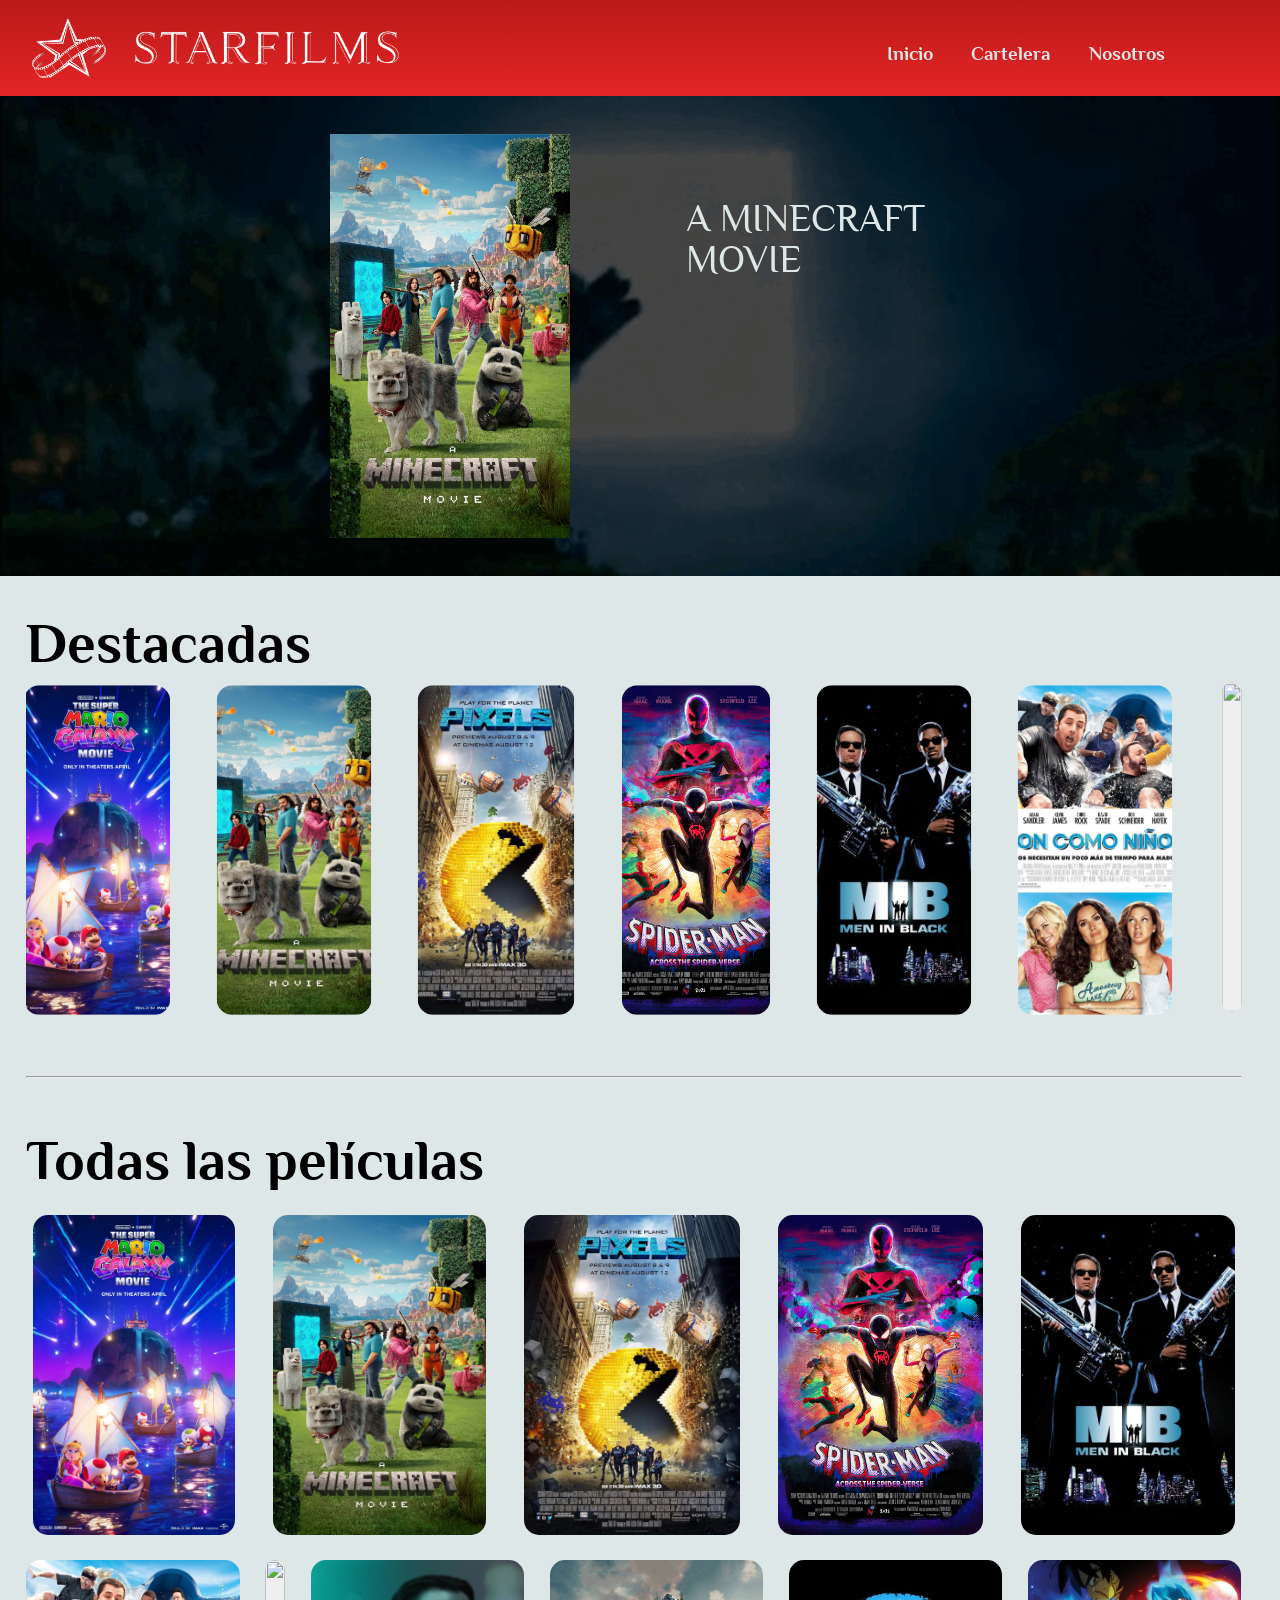
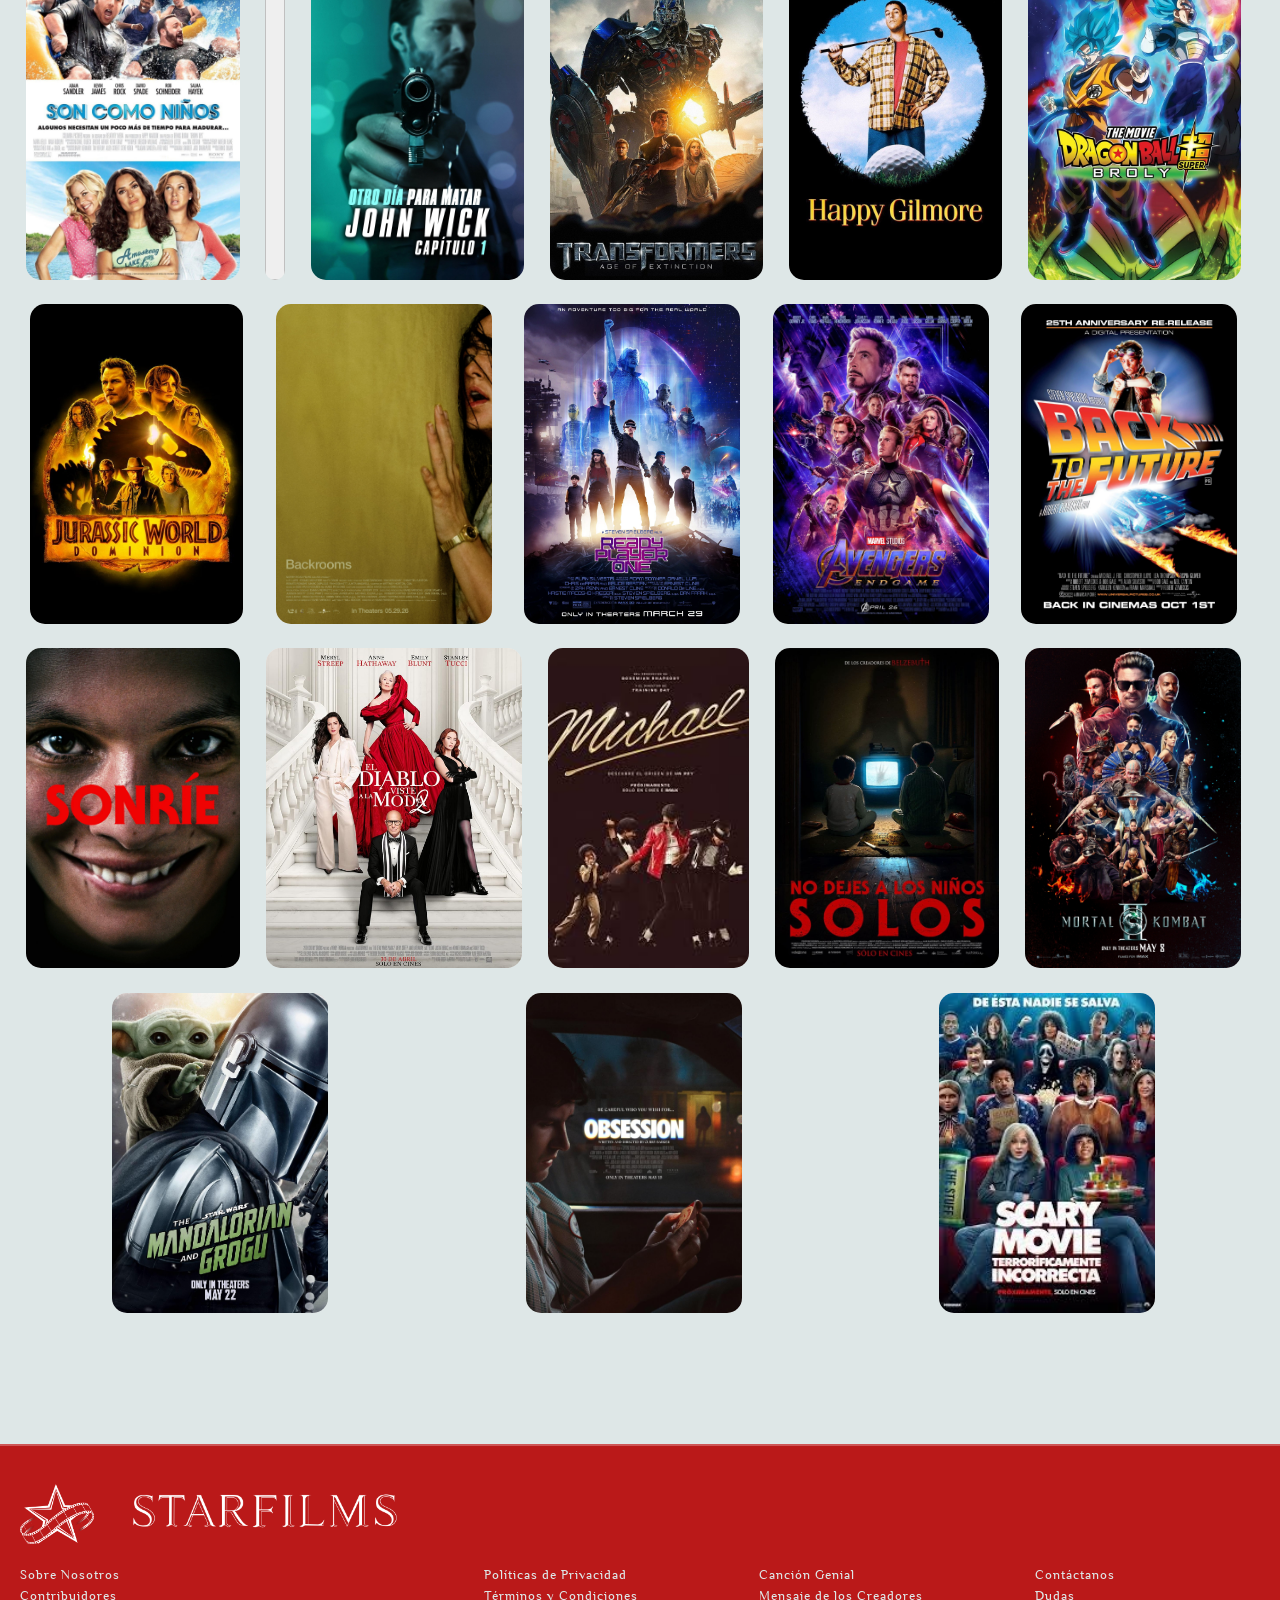
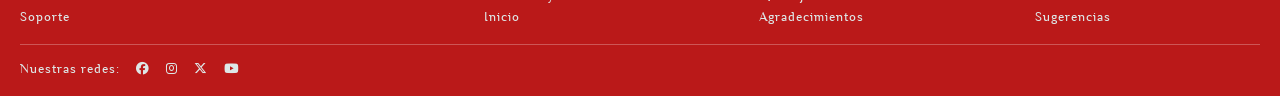
==== index.html @ f06ba921 "Add files via upload" ====
<!DOCTYPE html>
<html lang="es">
<meta name="viewport" content="width=device-width, initial-scale=1.0">

<head>
  <link rel="stylesheet" href="https://cdnjs.cloudflare.com/ajax/libs/font-awesome/6.5.0/css/all.min.css">
  <link rel="icon" type="image/x-icon" href="logo.png">
  <style>
    /*super toggle*/
    #navtgg {
      margin: 3px 0;
      display: inline-block;
      cursor: pointer;
    }

    .bar1,
    .bar2,
    .bar3 {
      width: 25px;
      height: 3px;
      background-color: #dee7e7;
      margin: 5px 0;
      transition: 0.4s;
    }

    .change .bar1 {
      transform: translate(0, 8px) rotate(-45deg);
    }

    .change .bar2 {
      opacity: 0;
    }

    .change .bar3 {
      transform: translate(0, -8px) rotate(45deg);
    }


    @media (min-width: 600px) {}

    .header {
      background-color: var(--black);
      box-shadow: 1px 1px 5px 0px var(--gray);
      position: sticky;
      top: 100px;
      width: 100%;
    }

    /*pc*/
    @media (min-width: 801px) {


      #navtgg {
        display: none;
      }

    }


    /*cel*/
    @media (max-width: 800px) {
      #theme-switch {
        width: auto;
        height: clamp(28px, 6vw, 1.7vw);
        margin: 0;
        align-self: center;
      }

      nav {
        display: flex;
        justify-content: center;
        align-items: center;
        height: 100%;

      }

      .nav-left {
        display: flex;
        align-items: center;
        justify-self: center;
        align-self: center;
      }

      .nav-right {
        display: flex;
        flex-direction: row;
        align-items: center;
        justify-content: center;
        justify-self: center;
        align-self: center;
      }

      .topnav li {
        margin-left: 0px;
      }

      .topnav ul {
        justify-self: center;
      }

      .topnav {
        width: 100%;
      }

      .liel {
        display: none;
      }

      #tnav img {
        width: auto;
        height: 35px;
        float: left;
      }

    }


    #navbar {
      height: 0%;
      width: 30%;
      position: fixed;
      z-index: 1;
      top: 6rem;
      right: 0;
      background-color: #dee7e7;
      overflow-x: hidden;
      overflow-y: hidden;
      transition: 0.5s;
      padding: 0;
      display: flex;
      flex-direction: column;
      box-shadow: -5px 0 15px rgba(0, 0, 0, 0.2);
    }

    #navbar a {
      font-size: 1.5rem;
      text-decoration: none;
      color: black;
    }

    #navbar li {
      font-size: 3rem;
      list-style: none;
    }


    @media (min-width: 600px) {

      .nav {
        max-height: none;
        top: 0;
        position: relative;
        float: right;
        width: fit-content;
        background-color: transparent;
      }

      .menu li {
        float: left;
      }
    }

    /**/

    .titl {
      color: #dee7e7;
    }

    .liel {
      position: relative;
      margin-top: 10px;
    }

    .titulitoosi {
      /*< !-- Este comentario es para irrumpir la fuente de mi footer,
      jaló de pura casualidad y suerte jaja,
      no le muevan plis: 'v -->
      */
    }
  </style>

  <meta charset="UTF-8">
  <meta name="viewport" content="width=device-width, initial-scale=1.0">
  <title>STARFILMS</title>
  <link rel="stylesheet" href="style.css">
  <script type="text/javascript" src="darkmode.js" defer></script>
</head>

<body>
  <header>

    <div class="menu">
      <nav class="topnav" id="tnav">
        <div class="nav-left">
          <img id="logo" src="logo.png" alt="logo" class="active">
          <img id="logo" src="StarFilmsTexto.png" alt="logo" class="active">
        </div>
        <ul class="nav-right">
          <li class="liel"><a href="index.html">Inicio</a></li>
          <li class="liel"><a href="cartelera.html">Cartelera</a></li>
          <li class="liel"><a href="nosotros.html">Nosotros</a></li>
          <li>
            <div id="navtgg" onclick="navbartogg(this)">
              <div class="bar1"></div>
              <div class="bar2"></div>
              <div class="bar3"></div>
            </div>
          </li>
          <li> <button type="button" id="theme-switch">
              <svg xmlns="http://www.w3.org/2000/svg" viewBox="0 -960 960 960">
                <path
                  d="M480-120q-150 0-255-105T120-480q0-150 105-255t255-105q14 0 27.5 1t26.5 3q-41 29-65.5 75.5T444-660q0 90 63 153t153 63q55 0 101-24.5t75-65.5q2 13 3 26.5t1 27.5q0 150-105 255T480-120Z" />
              </svg>
              <svg xmlns="http://www.w3.org/2000/svg" viewBox="0 -960 960 960">
                <path
                  d="M480-280q-83 0-141.5-58.5T280-480q0-83 58.5-141.5T480-680q83 0 141.5 58.5T680-480q0 83-58.5 141.5T480-280ZM200-440H40v-80h160v80Zm720 0H760v-80h160v80ZM440-760v-160h80v160h-80Zm0 720v-160h80v160h-80ZM256-650l-101-97 57-59 96 100-52 56Zm492 496-97-101 53-55 101 97-57 59Zm-98-550 97-101 59 57-100 96-56-52ZM154-212l101-97 55 53-97 101-59-57Z" />
              </svg>
            </button></li>
        </ul>
      </nav>
      <div id="navbar">
        <ul>
          <li><a href="index.html">Inicio</a></li>
          <li><a href="cartelera.html">Cartelera</a></li>
          <li><a href="nosotros.html">Nosotros</a></li>
        </ul>
      </div>

    </div>
  </header>

  <!-- Previews -->
  <div id="preview">
    <div id="carousel">
      <ul id="carouselList">
        <li data-accname="1" style="background-image: url(previews/minecraft.gif);">
          <img src="cartel/minecraft.jpg">
          <h2>A MINECRAFT<br> MOVIE<br></h2>
          <br>
        </li>
        <li data-accname="2" style="background-image: url(previews/mario.gif);">
          <img src="cartel/mario.jpg">
          <h2>THE SUPER MARIO<br>GALAXY MOVIE</h2>
          <br>
        </li>
        <li data-accname="3" style="background-image: url(previews/pixels.gif);">
          <img src="cartel/pixels.jpg">
          <h2>PIXELS</h2>
          <br>
        </li>
        <li data-accname="4" style="background-image: url(previews/SpidermanASP.gif);">
          <img src="cartel/Spiderman.jpg">
          <h2>SPIDERMAN:<br>ACROSS THE SPIDERVERSE</h2>
          <br>
        </li>
      </ul>
    </div>

  </div>
  <div id="mypopover" popover="manual" style="border: 0px;"></div>
  <!-- NO BORRAR ESTO, DEJARA DE FUNCIONAR EL CODIGO -->
  <!-- Parte principal -->
  <main>
    <div>
      <h3>Destacadas</h3>
    </div>
    <div class="cont-dest">
      <ul>
        <li><button popovertarget="mypopover" onclick="updateSidebar('mario')"><img src="cartel/mario.jpg"></button>
        </li>
        <li><button popovertarget="mypopover" onclick="updateSidebar('minecraft')"><img
              src="cartel/minecraft.jpg"></button></li>
        <li><button popovertarget="mypopover" onclick="updateSidebar('pixels')"><img src="cartel/pixels.jpg"></button>
        </li>
        <li><button popovertarget="mypopover" onclick="updateSidebar('spiderman')"><img
              src="cartel/Spiderman.jpg"></button></li>
        <li><button popovertarget="mypopover" onclick="updateSidebar('Men')"><img
              src="cartel/MIB.jpg"></button></li>
        <li><button popovertarget="mypopover" onclick="updateSidebar('Grown')"><img
              src="cartel/Grown.jpg"></button></li>
        <li><button popovertarget="mypopover" onclick="updateSidebar('libro')"><img
              src="cartel/libro.jpg"></button></li>
      </ul>
    </div>
    <br>
    <hr><br>

    <div>
      <h3>Todas las películas</h3>
    </div>
    <div class="cont-all">
      <button popovertarget="mypopover" onclick="updateSidebar('mario')"><img src="cartel/mario.jpg"></button>
      <button popovertarget="mypopover" onclick="updateSidebar('minecraft')"><img src="cartel/minecraft.jpg"></button>
      <button popovertarget="mypopover" onclick="updateSidebar('pixels')"><img src="cartel/pixels.jpg"></button>
      <button popovertarget="mypopover" onclick="updateSidebar('spiderman')"><img src="cartel/Spiderman.jpg"></button>

      <button popovertarget="mypopover" onclick="updateSidebar('Men')"><img src="cartel/MIB.jpg"></button>
      <button popovertarget="mypopover" onclick="updateSidebar('Grown')"><img src="cartel/Grown.jpg"></button>
      <button popovertarget="mypopover" onclick="updateSidebar('libro')"><img src="cartel/libro.jpg"></button>
      <button popovertarget="mypopover" onclick="updateSidebar('John')"><img src="cartel/John.jpg"></button>
      <button popovertarget="mypopover" onclick="updateSidebar('Transformers')"><img src="cartel/Transformers.jpg"></button>
      <button popovertarget="mypopover" onclick="updateSidebar('Happy')"><img src="cartel/Happy.jpg"></button>

      <!-- Por alguna razón, los carteles de "Jurassic World" y "Backrooms" no se ajustan correctamente -->
      <button popovertarget="mypopover" onclick="updateSidebar('Dragon')"><img src="cartel/Dragon.jpg"></button>
      <button popovertarget="mypopover" onclick="updateSidebar('Jurassic')"><img src="cartel/Jurassic.jpg"></button>
      <!-- Tamaño desproporcionado -->
      <button popovertarget="mypopover" onclick="updateSidebar('Backrooms')"><img src="cartel/Backrooms.jpg"></button>
      <!-- Tamaño desproporcionado -->

      <button popovertarget="mypopover" onclick="updateSidebar('Ready')"><img src="cartel/Ready.jpg"
          alt="Ready"></button>
      <button popovertarget="mypopover" onclick="updateSidebar('Avengers')"><img src="cartel/Avengers.jpg"
          alt="Avengers"></button>
      <button popovertarget="mypopover" onclick="updateSidebar('Back')"><img src="cartel/Back.jpg" alt="Back"></button>
      <button popovertarget="mypopover" onclick="updateSidebar('Sonríe')"><img src="cartel/Sonríe.jpg"
          alt="Smile"></button>

      <button popovertarget="mypopover" onclick="updateSidebar('Diablo')"><img src="cartel/Diablo.jpg"
          alt="Diablo"></button>
      <button popovertarget="mypopover" onclick="updateSidebar('Michael')"><img src="cartel/Michael.jpg"
          alt="Michael"></button>
      <button popovertarget="mypopover" onclick="updateSidebar('Niños')"><img src="cartel/Solos.jpg"
          alt="Children"></button>
      <button popovertarget="mypopover" onclick="updateSidebar('Mortal')"><img src="cartel/MK2.jpg"
          alt="Mortal"></button>

      <button popovertarget="mypopover" onclick="updateSidebar('Mandalorian')"><img src="cartel/Mandalorian.jpg"
          alt="Mandalorian"></button>
      <button popovertarget="mypopover" onclick="updateSidebar('Obsesión')"><img src="cartel/Obsesión.jpg"
          alt="Obsesión"></button>
      <button popovertarget="mypopover" onclick="updateSidebar('Scary')"><img src="cartel/Scary.jpg"
          alt="Scary"></button>
    </div>
    <br><br>
  </main>

  <footer>
    <div class="conteniditof">
      <div class="columnitaf">
        <div style="display:flex; align-items: center; gap:10px">
          <img id="logo" src="logo.png" alt="logo">
          <h1><img id="logo" src="StarFilmsTexto.png" alt="logo"></h1>
        </div>
        <a href="nosotros.html#nosotrosamigos" class="refawitada">Sobre Nosotros</a>
        <a href="nosotros.html#contribuidores" class="refawitada">Contribuidores</a>
        <a href="soporteousi.html" class="refawitada">Soporte</a>
      </div>

      <div class="columnitaf">
        <a href="nosotros.html#privacidad" class="refawitada">Políticas de Privacidad</a>
        <a href="nosotros.html#terminos" class="refawitada">Términos y Condiciones</a>
        <a href="index.html" class="refawitada">Inicio</a>
      </div>

      <div class="columnitaf">
        <a href="https://www.youtube.com/watch?v=KbuGWgYLqWk" target="_blank" class="refawitada">Canción Genial</a>
        <a href="nosotros.html#mensajito" class="refawitada">Mensaje de los Creadores</a>
        <a href="nosotros.html#agradecimientos" class="refawitada">Agradecimientos</a>
      </div>

      <div class="columnitaf">
        <a href="mailto:qyastarfilms@gmail.com" class="refawitada">Contáctanos</a>
        <a href="mailto:qyastarfilms@gmail.com?subject=Duda" class="refawitada">Dudas</a>
        <a href="mailto:qyastarfilms@gmail.com?subject=Sugerencia" class="refawitada">Sugerencias</a>
      </div>
    </div>
    <div class="redesf">
      <span style="align-self: center;">Nuestras redes:</span>
      <a href="https://facebook.com" target="_blank"><i class="fab fa-facebook"></i></a>
      <a href="https://instagram.com" target="_blank"><i class="fab fa-instagram"></i></a>
      <a href="https://twitter.com" target="_blank"><i class="fab fa-x-twitter"></i></a>
      <a href="https://youtube.com" target="_blank"><i class="fab fa-youtube"></i></a>
    </div>
  </footer>

  <!-- side bar -->
  <section id="mySidebar" class="sidebar">
    <br>
    <a href="javascript:void(0)" class="closebtn" onclick="closeNav()">&larr;</a>
    <br>

    <div class="video-wrap">
      <iframe id="sideImg" title="Video" src="supercoolinvitationohyeah.mp4"></iframe>
    </div>
    <h1 id="sideTitle">Titulo</h1>
    <br>
    <hr>
    <div id="infotg">
      <p>Info pelicula</p><button type="button" id="infotggbtn" onclick="textshow()">⌄</button>
    </div>
    <div id="infodiv" style="display:none;">
      <p id="infodesc"></p>
      <div id="movieTableContainer">
        <table class="movie-table" id="movieInfoTable">
          <tr>
            <td>Título Original</td>
            <td id="infoTitulo">—</td>
          </tr>
          <tr>
            <td>Clasificación</td>
            <td id="infoClasificacion">—</td>
          </tr>
          <tr>
            <td>Género</td>
            <td id="infoGenero">—</td>
          </tr>
          <tr>
            <td>Director</td>
            <td id="infoDirector">—</td>
          </tr>
          <tr>
            <td>Actores</td>
            <td id="infoActores">—</td>
          </tr>
          <tr>
            <td>País</td>
            <td id="infoPais">—</td>
          </tr>
          <tr>
            <td>Duración</td>
            <td id="infoDuracion">—</td>
          </tr>
          <tr>
            <td>Distribuidor</td>
            <td id="infoDistribuidor">—</td>
          </tr>
        </table>
      </div>
    </div>

  </section>

  <!-- java script -->

  <script>
    const popover = document.getElementById("mypopover");

    popover.addEventListener("toggle", (event) => {
      if (event.newState === "open") {
        if (screen.width < 800) {
          document.getElementById("mySidebar").style.width = "100%";
        }
        else {
          document.getElementById("mySidebar").style.width = "45rem";
        }
      }
      else {
        document.getElementById("mySidebar").style.width = "0";
      }
    });

    function closeNav() {
      document.getElementById("mySidebar").style.width = "0";
      document.getElementById("main").style.marginLeft = "0";
    }

    /*sidebar dinámica*/

    const movieData = {
      'mario': {
        title: 'The Super Mario Galaxy movie',
        img: 'https://www.youtube.com/embed/ipzEY7c7it8',
        desc: 'Luego de vencer a Bowser y salvar Brooklyn, Mario y sus amigos enfrentan una nueva amenaza: Bowser Jr. secuestra a la Princesa Rosalina. Los hermanos Mario se lanzan al espacio junto a Yoshi para rescatarla y salvar a toda la galaxia.',
        tabla: {
          titulo: 'The Super Mario Galaxy Movie',
          clasificacion: 'G',
          genero: 'Animación, Aventura, Comedia',
          director: 'Aaron Horvath, Michael Jelenic',
          actores: 'Chris Pratt – Mario, Jack Black – Bowser, Anya Taylor-Joy – Peach',
          pais: 'Estados Unidos, Japón',
          duracion: '1h 32m',
          distribuidor: 'Universal Pictures'
        }
      },
      'minecraft': {
        title: 'A Minecraft movie',
        img: 'https://www.youtube.com/embed/wJO_vIDZn-I',
        desc: 'Cuatro jóvenes son transportados al mundo cúbico de Minecraft mediante un portal misterioso. Con la ayuda de Steve, deberán sobrevivir a criaturas peligrosas y encontrar la manera de regresar a casa.',
        tabla: {
          titulo: 'A Minecraft Movie',
          clasificacion: 'PG',
          genero: 'Aventura, Comedia, Fantasía',
          director: 'Jared Hess',
          actores: 'Jack Black – Steve, Jason Momoa, Jennifer Coolidge',
          pais: 'Estados Unidos',
          duracion: '1h 41m',
          distribuidor: 'Warner Bros. Pictures'
        }
      },
      'pixels': {
        title: 'Pixels',
        img: 'https://www.youtube.com/embed/XAHprLW48no',
        desc: 'Extraterrestres interpretan videojuegos clásicos como una declaración de guerra y atacan la Tierra usando personajes arcade gigantes. Un grupo de jugadores expertos deberá detener la invasión.',
        tabla: {
          titulo: 'Pixels',
          clasificacion: 'PG-13',
          genero: 'Acción, Comedia, Ciencia Ficción',
          director: 'Chris Columbus',
          actores: 'Adam Sandler, Kevin James, Michelle Monaghan, Peter Dinklage',
          pais: 'Estados Unidos',
          duracion: '1h 45m',
          distribuidor: 'Sony Pictures'
        }
      },
      'spiderman': {
        title: 'SpiderMan: Across the SpiderVerse',
        img: 'https://www.youtube.com/embed/shW9i6k8cB0',
        desc: 'Miles Morales se reúne nuevamente con Gwen Stacy y viaja a través del multiverso, donde conoce a un grupo de Spider-Personas encargadas de proteger la realidad. Sin embargo, un conflicto surge cuando Miles descubre que no todos comparten la misma visión sobre cómo salvar los distintos universos.',
        tabla: {
          titulo: 'Spider-Man: Across the Spider-Verse',
          clasificacion: 'PG',
          genero: 'Animación, Acción, Aventura',
          director: 'Joaquim Dos Santos, Kemp Powers, Justin K. Thompson',
          actores: 'Shameik Moore – Miles Morales, Hailee Steinfeld – Gwen Stacy',
          pais: 'Estados Unidos',
          duracion: '2h 20m',
          distribuidor: 'Sony Pictures'
        }
      },
      'Men': {
        title: 'Hombres De Negro',
        img: 'https://www.youtube.com/embed/UxUTTrU6PA4',
        desc: 'Un policía de Nueva York descubre una organización secreta encargada de vigilar la actividad extraterrestre en la Tierra y se convierte en uno de sus agentes.',
        tabla: {
          titulo: 'Men in Black',
          clasificacion: 'PG-13',
          genero: 'Ciencia ficción / Acción / Comedia',
          director: 'Barry Sonnenfeld',
          actores: 'Agente J - Will Smith, Agente K - Tommy Lee Jones, Laurel Weaver - Linda Fiorentino, Edgar - Vincent D’Onofrio',
          pais: 'Estados Unidos',
          duracion: '1h 38m',
          distribuidor: 'Columbia Pictures'
        }
      },
      'John': {
        title: 'John Wick',
        img: 'https://www.youtube.com/embed/2AUmvWm5ZDQ',
        desc: 'Después de perder a su esposa, un exasesino profesional busca venganza contra los criminales que mataron a su perro y robaron su automóvil.',
        tabla: {
          titulo: 'John Wick',
          clasificacion: 'R',
          genero: 'Acción / Suspenso',
          director: 'Chad Stahelski, David Leitch',
          actores: 'John Wick - Keanu Reeves, Viggo Tarasov - Michael Nyqvist, Marcus - Willem Dafoe, Aurelio - John Leguizamo',
          pais: 'Estados Unidos',
          duracion: '1h 41m',
          distribuidor: 'Lionsgate'
        }
      },
      'Transformers': {
        title: 'Transformers: Age of Extinction',
        img: 'https://www.youtube.com/embed/T9bQCAWahLk',
        desc: 'Tras la destrucción causada por los Transformers, un inventor descubre a Optimus Prime oculto.Mientras tanto, una nueva amenaza pone en peligro a la humanidad.',
        tabla: {
          titulo: 'Transformers: Age of Extinction',
          clasificacion: 'PG-13',
          genero: 'Acción / Ciencia ficción',
          director: 'Michael Bay',
          actores: 'Cade Yeager - Mark Wahlberg, Optimus Prime - Peter Cullen, Joshua Joyce - Stanley Tucci, Tessa Yeager - Nicola Peltz',
          pais: 'Estados Unidos, China',
          duracion: '2h 45m',
          distribuidor: 'Paramount Pictures'
        }
      },
      'Happy': {
        title: 'Happy Gilmore',
        img: 'https://www.youtube.com/embed/y1emDAYCfVQ',
        desc: 'Un jugador de hockey con problemas de temperamento descubre un talento inesperado para el golf y participa en torneos para salvar la casa de su abuela.',
        tabla: {
          titulo: 'Happy Gilmore',
          clasificacion: 'PG-13',
          genero: 'Comedia / Deportes',
          director: 'Dennis Dugan',
          actores: 'Happy Gilmore - Adam Sandler, Shooter McGavin - Christopher McDonald, Virginia Venit - Julie Bowen',
          pais: 'Estados Unidos',
          duracion: '1h 32m',
          distribuidor: 'Universal Pictures'
        }
      },
      'Grown': {
        title: 'Son como Niños',
        img: 'https://www.youtube.com/embed/yMEDiKD7cyE',
        desc: 'Cinco amigos de la infancia se reúnen años después de graduarse para pasar un fin de semana juntos junto a sus familias. A medida que intentan revivir su juventud, enfrentan situaciones cómicas y desafíos relacionados con la paternidad, la amistad y el envejecimiento.',
        tabla: {
          titulo: 'Grown Ups',
          clasificacion: 'PG-13',
          genero: 'Comedia',
          director: 'Dennis Dugan',
          actores: 'Lenny Feder - Adam Sandler, Eric Lamonsoff - Kevin James, Kurt McKenzie - Chris Rock, Marcus Higgins - David Spade, Rob Hilliard - Rob Schneider',
          pais: 'Estados Unidos',
          duracion: '1h 42m',
          distribuidor: 'Sony Pictures Releasing'
        }
      },
      'Dragon': {
        title: 'Dragon Ball Super: Broly',
        img: 'https://www.youtube.com/embed/sm72N3ukz7Y',
        desc: 'Goku y Vegeta enfrentan a Broly, un poderoso saiyajin con una fuerza descomunal que amenaza con destruir todo a su paso.',
        tabla: {
          titulo: 'Dragon Ball Super: Broly',
          clasificacion: 'PG-13',
          genero: 'Anime / Acción / Fantasía',
          director: 'Tatsuya Nagamine',
          actores: 'Goku - Masako Nozawa, Vegeta - Ryō Horikawa, Broly - Bin Shimada, Freezer - Ryūsei Nakao',
          pais: 'Japón',
          duracion: '1h 40m',
          distribuidor: 'Toei Company'
        }
      },
      'Jurassic': {
        title: 'Jurassic World Dominion',
        img: 'https://www.youtube.com/embed/9m9yRauMJIQ',
        desc: 'Los dinosaurios ahora viven junto a los humanos alrededor del mundo. Un nuevo conflicto amenaza el equilibrio entre ambas especies.',
        tabla: {
          titulo: 'Jurassic World Dominion',
          clasificacion: 'PG-13',
          genero: 'Ciencia ficción / Aventura / Acción',
          director: 'Colin Trevorrow',
          actores: 'Owen Grady - Chris Pratt, Claire Dearing - Bryce Dallas Howard, Alan Grant - Sam Neill, Ellie Sattler - Laura Dern, Ian Malcolm - Jeff Goldblum',
          pais: 'Estados Unidos',
          duracion: '2h 27m',
          distribuidor: 'Universal Pictures'
        }
      },
      'Backrooms': {
        title: 'The Backrooms',
        img: 'https://www.youtube.com/embed/0HjdiohVOik',
        desc: 'Basada en el fenómeno de internet “The Backrooms”, la historia sigue a personas atrapadas en un laberinto infinito de habitaciones amarillas y espacios perturbadores donde criaturas desconocidas acechan.',
        tabla: {
          titulo: 'The Backrooms',
          clasificacion: 'Pendiente',
          genero: 'Terror / Misterio',
          director: 'Kane Parsons',
          actores: 'Información no confirmada oficialmente',
          pais: 'Estados Unidos',
          duracion: 'Pendiente',
          distribuidor: 'A24'
        }
      },
      'Ready': {
        title: 'Ready Player One',
        img: 'https://www.youtube.com/embed/cSp1dM2Vj48',
        desc: 'En el año 2045, el mundo real es una distopía hostil y superpoblada. La humanidad encuentra refugio en Oasis, un universo de realidad virtual donde todo es posible. Cuando su creador fallece, deja su inmensa fortuna y el control del juego como premio en una elaborada búsqueda del tesoro.',
        tabla: {
          titulo: 'Ready Player One',
          clasificacion: 'PG-13',
          genero: 'Ciencia ficción / Aventura / Acción',
          director: 'Steven Spielberg',
          actores: 'Tye Sheridan, Olivia Cooke, Ben Mendelsohn, Mark Rylance.',
          pais: 'Estados Unidos',
          duracion: '2h 20m',
          distribuidor: 'Warner Bros. Pictures'
        }
      },
      'Avengers': {
        title: 'Avengers: Endgame',
        img: 'https://www.youtube.com/embed/TcMBFSGVi1c',
        desc: 'Tras los eventos devastadores de Avengers: Infinity War, Thanos ha eliminado a la mitad de toda la vida en el universo con el chasquido del Guantelete del Infinito. Cinco años después, los Vengadores supervivientes se reúnen para idear un plan: viajar al pasado a través del Reino Cuántico, recuperar las Gemas del Infinito y revertir la catástrofe.',
        tabla: {
          titulo: 'Avengers: Endgame',
          clasificacion: 'PG-13',
          genero: 'Superhéroes / Acción / Ciencia ficción',
          director: 'Anthony Russo, Joe Russo',
          actores: 'Robert Downey Jr., Chris Evans, Chris Hemsworth, Mark Ruffalo, Scarlett Johansson, Jeremy Renner, Josh Brolin.',
          pais: 'Estados Unidos',
          duracion: '3h 1m',
          distribuidor: 'Walt Disney Studios Motion Pictures'
        }
      },
      'Back': {
        title: 'Back to the Future',
        img: 'https://www.youtube.com/embed/qvsgGtivCgs',
        desc: 'Marty McFly, un típico adolescente de los años 80, viaja accidentalmente a 1955 en un automóvil DeLorean modificado como máquina del tiempo por su amigo, el excéntrico científico Doc Brown. Al interferir por error en el primer encuentro de sus futuros padres, Marty debe lograr que se enamoren para asegurar su propia existencia.',
        tabla: {
          titulo: 'Back to the Future',
          clasificacion: 'PG',
          genero: 'Ciencia ficción / Aventura / Comedia',
          director: 'Robert Zemeckis',
          actores: 'Michael J. Fox, Christopher Lloyd, Lea Thompson, Crispin Glover.',
          pais: 'Estados Unidos',
          duracion: '1h 56m',
          distribuidor: 'Universal Pictures'
        }
      },
      'Sonríe': {
        title: 'Sonríe',
        img: 'https://www.youtube.com/embed/BcDK7lkzzsU',
        desc: 'Tras presenciar un extraño y traumático incidente con un paciente, la doctora Rose Cotter comienza a experimentar sucesos aterradores que no puede explicar. Mientras un terror abrumador empieza a apoderarse de su vida, Rose debe enfrentarse a su problemático pasado para poder sobrevivir y escapar de su horrible nueva realidad.',
        tabla: {
          titulo: 'Smile',
          clasificacion: 'R',
          genero: 'Horror/Suspenso/Misterio',
          director: 'Parker Finn',
          actores: 'Sosie Bacon - Rose Cotter, Kyle Gallner - Joel, Jessie T. Usher - Trevor, Robin Weigert - Dr. Madeline Northcott, Caitlin Stasey - Laura Weaver, Kal Penn - Dr. Morgan Desai, Rob Morgan - Robert Talley',
          pais: 'Estados Unidos',
          duracion: '1h 50m',
          distribuidor: 'Paramount Pictures'
        }
      },
      'Diablo': {
        title: 'El Diablo Viste a la Moda 2',
        img: 'https://www.youtube.com/embed/e9HXmMnUEdE',
        desc: 'Casi 20 años después, Miranda, Andy, Emily y Nigel, regresan a las elegantes calles de Nueva York y a las sofisticadas oficinas de la revista Runway en la esperada secuela del fenómeno de 2006 que definió a toda una generación.',
        tabla: {
          titulo: 'The Devil Wears Prada 2',
          clasificacion: 'B',
          genero: 'Drama/Romance',
          director: 'David Frankel',
          actores: 'Meryl Streep - Miranda, Anne Hathaway - Andy, Emily Blunt - Emily, Stanley Tucci - Nigel, Kenneth Branagh - Stuart, Justin Theroux - Benji, Lucy Liu - Sasha, Tracie Thoms - Lily, Tibor Feldman - Irv, B.J. Novak - Jay, Patrick Brammall - Peter',
          pais: 'Estados Unidos',
          duracion: '2h 00m',
          distribuidor: '20th Century Studios'
        }
      },
      'Michael': {
        title: 'Michael',
        img: 'https://www.youtube.com/embed/3zOLzsbOleM',
        desc: 'Película biográfica sobre el rey del pop, Michael Jackson. Retratará al cantante desde sus inicios hasta su trágico fallecimiento en 2009.',
        tabla: {
          titulo: 'Michael',
          clasificacion: 'A',
          genero: 'Biografía',
          director: 'Antoine Fuqua',
          actores: 'Jaafar Jackson - Michael, Juliano Valdi - Young Michael, Colman Domingo - Joseph Jackson, Jayden Harville - Young Jermaine Jackson, Jaylen Lyndon Hunter - Young Marlon Jackson, Judah Edwards - Young Tito Jackson, Nathaniel Logan McIntyre - Young Jackie Jackson, Nia Long - Katherine Jackson, Amaya Mendoza - Young La Toya Jackson',
          pais: 'Estados Unidos',
          duracion: '2h 5m',
          distribuidor: 'Universal Pictures'
        }
      },
      'Niños': {
        title: 'No dejes a los niños solos',
        img: 'https://www.youtube.com/embed/Pg3HFOLIjFE',
        desc: 'Por una emergencia, CATALINA CAMACHO, una joven y reciente viuda, se ve obligada a dejar a sus hijos a solas por unas cuantas horas en la casa a la que se acaban de mudar. Esa noche, y con la casa para ellos solos, MATÍAS y EMILIANO (de 10 y 7 años) encuentran algo que desatara el terror y conforme la noche avanza se dan cuenta que nunca estuvieron solos.',
        tabla: {
          titulo: 'Don\'t Leave the Kids Alone',
          clasificacion: 'B',
          genero: 'Suspenso/Terror',
          director: 'Emilio Portes',
          actores: 'Ana Serradilla - Catalina Camacho, Jesús Zavala - Marco, Paloma Woolrich - Marcela, José Sefami - Licenciado, Juan Pablo Velasco - Matías Camacho, Ricardo Galina - Emiliano Camacho, Ayelen Bonacina - Invitada fiesta Beto que ríe y llora, Armando Silva - Mau el pizzero',
          pais: 'México',
          duracion: '1h 37m',
          distribuidor: 'Videocine'
        }
      },
      'Mortal': {
        title: 'Mortal Kombat 2',
        img: 'https://www.youtube.com/embed/b24oG7qCwp4',
        desc: 'De New Line Cinema llega Mortal Kombat II, la más reciente entrega cargada de tensión de la exitosa franquicia de videojuegos, en toda su brutal grandeza. Esta vez, los campeones favoritos de los fans —ahora con la incorporación del mismísimo Johnny Cage— se enfrentan entre sí en la batalla definitiva, sin reglas y repleta de sangre, para derrotar el oscuro dominio de Shao Kahn, que amenaza con destruir el Reino de la Tierra y a sus defensores.',
        tabla: {
          titulo: 'Mortal Kombat 2',
          clasificacion: 'B15',
          genero: 'Acción/Aventura',
          director: 'Simon McQuoid',
          actores: 'Karl Urban - Johnny Cage, Ludi Lin - Liu Kang, Jessica McNamee - Sonya Blade, Adeline Rudolph - Kitana',
          pais: 'Estados Unidos',
          duracion: '1h 55m',
          distribuidor: 'Warner Brothers Pictures'
        }
      },
      'Mandalorian': {
        title: 'The Mandalorian & Grogu',
        img: 'https://www.youtube.com/embed/IHWlvwu8t1w',
        desc: 'El cruel Imperio ha caído, pero los señores de la guerra imperiales siguen dispersos por toda la Galaxia. La incipiente Nueva República trabaja para proteger las conquistas de la Rebelión con la ayuda del legendario cazarrecompensas mandaloriano, Din Djarin, y su joven aprendiz, Grogu.',
        tabla: {
          titulo: 'The Mandalorian & Grogu',
          clasificacion: 'B',
          genero: 'Acción/Aventura',
          director: 'Jon Favreau',
          actores: 'Pedro Pascal - The Mandalorian, Brendan Wayne - The Mandalorian Suit Performer, Sigourney Weaver - Colonel Ward, Steve Blum - Zeb Orrelios(voz), Lateef Crowder - The Mandatorian Stunt Performer, Jeremy Allen White - Rotta the Hutt(voz)',
          pais: 'Estados Unidos',
          duracion: '2h 13m',
          distribuidor: 'Lucasfilm'
        }
      },
      'Obsesión': {
        title: 'Obsesión',
        img: 'https://www.youtube.com/embed/gMC8kkwbIQQ',
        desc: 'El anhelo romántico desesperado de un hombre por su amor platónico desencadena un hechizo siniestro en el perturbador debut de Curry Barker.',
        tabla: {
          titulo: 'Obsession',
          clasificacion: 'C',
          genero: 'Horror/Thriller/Comedia Negra',
          director: 'Curry Barker',
          actores: 'Michael Johnston - Bear, Inde Navarrette - Nikki, Cooper Tomlinson - Ian, Megan Lawless - Sarah, Andy Richter - Carter, Haley Fitzgerald - Viola, Darin Toonder - Harry, Anthony Pavone - Reggie, Justice - Joe, Anthony Casabianca - Chris, Chloe Breen - Ruthie, Malcolm Kelner - Bartender',
          pais: 'Estados Unidos',
          duracion: '1h 48m',
          distribuidor: 'Universal Pictures'
        }
      },
      'Scary': {
        title: 'Scary Movie 6',
        img: 'https://www.youtube.com/embed/Zszr3BTpqPE',
        desc: 'Una nueva entrega de la franquicia de parodias cómicas de películas de terror icónicas. Veintiséis años después de escapar del asesino enmascarado original, Cindy Campbell y su grupo se reúnen para enfrentar a un nuevo homicida que parodia el terror moderno. Con el regreso de la familia Wayans, la trama satiriza películas como Terrifier 3, M3GAN y Smile, cancelando la \"cultura de la cancelación\".',
        tabla: {
          titulo: 'Scary Movie 6',
          clasificacion: 'TBC',
          genero: 'Comedia',
          director: 'Michael Tiddes',
          actores: 'Anna Faris - Cindy Campbell, Regina Hall - Brenda Meeks, Marlon Wayans - Shorty Meeks, Shawn Wayans - Ray Wilkins',
          pais: 'Estados Unidos',
          duracion: '1h 37m',
          distribuidor: 'Paramount Pictures'
        }
      },
            'libro': {
        title: 'El libro de la vida',
        img: 'https://www.youtube.com/embed/JvIvF8ST8CY',
        desc: 'Inspirada en la celebración mexicana el Día de Muertos, cuenta la historia de Manolo, un conflictivo y soñador héroe que emprende una épica aventura a través de mundos mágicos, míticos y llenos de maravillas con el doble objetivo de reunirse con su único y verdadero amor y proteger a su pueblo.',
        tabla: {
          titulo: 'The Book Of Life',
          clasificacion: 'A',
          genero: 'Animación/Aventura/Musical',
          director: 'Jorge R. Gutiérrez',
          actores: 'Diego Luna, Zoe Saldaña, Channing Tatum, Christina Applegate, Ice Cube, Ron Perlman, Kate del Castillo ,Héctor Elizondo',
          pais: 'Estados Unidos',
          duracion: '1h 35m',
          distribuidor: '20th Century Fox'
        }
      }
    };

    function updateSidebar(movieKey) {
      const data = movieData[movieKey];
      document.getElementById("sideTitle").innerText = data.title;
      document.getElementById("sideImg").src = data.img;
      document.getElementById("infotggbtn").innerHTML = "⌄";
      document.getElementById("infodesc").innerText = data.desc;
      // Poblar tabla
      const t = data.tabla;
      document.getElementById("infoTitulo").innerText = t.titulo;
      document.getElementById("infoClasificacion").innerText = t.clasificacion;
      document.getElementById("infoGenero").innerText = t.genero;
      document.getElementById("infoDirector").innerText = t.director;
      document.getElementById("infoActores").innerText = t.actores;
      document.getElementById("infoPais").innerText = t.pais;
      document.getElementById("infoDuracion").innerText = t.duracion;
      document.getElementById("infoDistribuidor").innerText = t.distribuidor;

      document.getElementById("infodiv").style.display = "none";
    }

    function textshow() {
      var x = document.getElementById("infodiv");
      if (x.style.display === "none" || x.style.display === "") {
        x.style.display = "block";
        document.getElementById("infotggbtn").innerHTML = "⌃";
      } else {
        x.style.display = "none";
        document.getElementById("infotggbtn").innerHTML = "⌄";
      }
    }

    /* desplazamiento automático */

    const carousel = document.getElementById("carouselList");
    let isAutoScrolling = true;
    let isLooping = false;

    function autoScroll() {
      if (!isAutoScrolling) return;

      if (carousel.scrollLeft + carousel.offsetWidth >= carousel.scrollWidth - 10) {
        carousel.scrollTo({ left: 0, behavior: 'smooth' });
      } else {
        carousel.scrollBy({ left: carousel.offsetWidth, behavior: 'smooth' });
      }
    }

    let scrollInterval = setInterval(autoScroll, 4000);

    function resetTimer() {
      clearInterval(scrollInterval);
      scrollInterval = setInterval(autoScroll, 4000);
    }

    carousel.addEventListener('mouseenter', () => isAutoScrolling = false);
    carousel.addEventListener('mouseleave', () => isAutoScrolling = true);

    carousel.addEventListener('scroll', () => {
      if (isLooping) return;
      resetTimer();
      if (carousel.scrollLeft + carousel.offsetWidth >= carousel.scrollWidth - 10) {
        isLooping = true;
        setTimeout(() => {
          carousel.scrollTo({ left: 0, behavior: 'smooth' });
          setTimeout(() => { isLooping = false; }, 600);
        }, 300);
      }
    });

    /*cel navigation bar*/
    function navbartogg(ic) {
      var nav = document.getElementById("navbar");
      if (nav.style.height === "35%") {
        document.getElementById("navbar").style.height = "0%";
        document.getElementById("navbar").style.padding = "0%";
      } else {
        document.getElementById("navbar").style.height = "35%";
        document.getElementById("navbar").style.padding = "3%";
      };

      ic.classList.toggle("change");
    }

  </script>
  <script src="halo.js"></script>
</body>

</html>
---- style.css ----
* {
    padding: 0;
    margin: 0;
    box-sizing: border-box;
}
@font-face {
  font-family: title;
  src: url(fonts/Philosopher-Bold.ttf);
  font-weight: bold;
}

@font-face {
  font-family: general;
  src: url(fonts/Philosopher-Regular.ttf);
  font-weight: bold;
}

:root {
    --main-text: black;
    --color-bg: #dee7e7;
    --main-back:#a92727;
    --main-color:#dee7e7;
    --grad1: rgba(105,16,16,1);
    --grad2: rgba(224,49,49,1);

    --caro-back: rgb(105,16,16);

    --foothov: rgba(255, 255, 255, 0.6);
    --footbord: #ffffff44;

    --color-menu-from: #a92727;
    --color-menu-to: #a92727;
    
    --color-menu-from: #ba1919;
    --color-menu-to: #e42525;

    --color-carousel-fade: black;

    --color-marker: white;

    --color-sidebar-from: #dee7e7;
    --color-sidebar-to: #dee7e7;

    --sidebar-table-border: rgba(169,39,39,.2);
    --sidebar-tdfirst: #a92727;
    --sidebar-td: #333;
}

.darkmode{
   --main-text: white;
    --color-bg: #000000;
    --main-back: #a92727;
    --main-color:#dee7e7;
    --grad1: rgba(105,16,16,1);
    --grad2: rgba(224,49,49,1);

    --caro-back: rgb(105,16,16);

    --foothov: rgba(255, 255, 255, 0.6);
    --footbord: #ffffff44;


    --color-menu-from: #ba1919;
    --color-menu-to: #ff30308f;

    --color-carousel-fade: black;

    --color-marker: rgb(255, 0, 0);

    --color-sidebar-from: #202058;
    --color-sidebar-to: #bd2f2f;

    --sidebar-table-border: rgba(255, 155, 155, 0.3);
    --sidebar-tdfirst: white;
    --sidebar-td: #b0b0b0;
}


body{
    font-family: general;
    background-color: var(--color-bg);
    color: var(--main-text);
    overflow-x: hidden;
    width: 100%;
}
header{
    font-family: title;
    background: var(--main-back);
    width: 100%;
    clear: both;
    content: '';
    display: table;
    height: 6rem;
	overflow-x: hidden;
}
main{
font-family: title;
height: auto;
font-weight: bold;
font-size: 3rem;
display: flex;
flex-direction: column;
padding: 3% 3% 2% 2%;
}

.cont-dest{
    display: flex;
    flex-flow: row wrap;
    gap: 2%;
    justify-content: flex-start;
    width: auto;
    height: auto;
}

.cont-all{
    display: flex;
    flex-flow: row wrap;
    gap: 2%;
    justify-content: space-around;
    width: 100%;
    height: auto;
}

.cont-dest ul{
    padding-top: 1vw;
    padding-bottom: 1vw;
    flex-direction: row;
    display: flex;
    justify-content: space-around;
    width: auto;
    height: auto;
    scrollbar-width: none;
    scroll-behavior: smooth;
    overflow-x: scroll;
}

main img{
  width: 100%;
  height: 100%;
  object-fit: cover;
  display: flex;
  border-radius: 15px;
}

.cont-dest li{
    height: auto;
    list-style-type: none;
    transform: scale(1.03);
}

main button{
  border: 1px;
  cursor: pointer;
  margin-top: 2%;
  display: flex;
  border-radius: 15px;
  transition: transform 0.3s;
}

main button:hover{
  transform: scale(1.03);
}

main button:hover img{
  filter: brightness(.5);
}

        /*celular*/

@media (max-width: 600px) {

  .cont-dest ul,li{
      gap: 5vw;
  }
  .cont-dest button{
  width: 23vw;
  height: 35vw;}

 .cont-all button{
  width: 23vw;
  height: 35vw;}
}

        /*pc*/

@media (min-width: 601px) {

  .cont-dest ul{
    width: 100%
}

   .cont-dest ul,li{
      gap: 4vw;
  }
    .cont-dest button{
  width: auto;
  height: 25vw;}

    .cont-all button{
  width: auto;
  height: 25vw;}
}

/*Navegacion*/

.menu{
position: fixed;
height: 6rem;
background: linear-gradient(180deg, var(--color-menu-from), var(--color-menu-to));
overflow-x: hidden;
width: 100%;
z-index: 3;
}

#logo{
    width: auto;
    height: 60px;
    float: left;
}

nav {
    display: flex;
    justify-content: space-between;
    align-items: center;
    height: 100%;
    
}

.nav-left {
    display: flex;
    align-items: center;
    padding-left: 2rem; 
}

.nav-right {
  display: flex; 
  flex-direction: row; 
  align-items: center;
  justify-content: flex-end;
  gap: 3vw;
  list-style: none;
  margin: 0;
  padding: 0 3vw; 
}

.nav-right li a {
    text-decoration: none;
    color: #dee7e7;
    font-size: 1.5vw; 
    font-weight: bold;
}


/*Carousel*/

#preview{
background: var(--caro-back);
background: linear-gradient(180deg, var(--grad1) 0%, var(--grad2) 40%, var(--grad2) 100%);
overflow-x: hidden;
width: 100%;
}

#carousel {
  box-sizing: border-box;
  height: 100%;
}

#carousel body {
  margin: 0;
}

/*degradado negro al fondo del carousel*/
#carousel::after {
    background: linear-gradient(to bottom, transparent, var(--color-carousel-fade)) !important;
}
        /*contenedor / lista */
#carousel ul {
  width: 100%;
  height: 100%;
  padding: 0px;
  display: flex;
  gap: 0vw;
  scrollbar-width: none;
  scroll-behavior: smooth;
    overflow-x: hidden;
  scroll-snap-type: x mandatory;
    anchor-name: --my-carousel;
    scroll-marker-group: after;
}

/*pelicula indivudual*/
#carousel li {
    scroll-snap-align: center;
  list-style-type: none;
  background-color: rgba(210, 15, 15, 0.5);
  border: 0px solid var(--main-color);
  padding: 3%;
  flex: 0 0 100%;
    display: flex;
    justify-content: center;
    
    background-repeat: no-repeat;
    background-size: cover;
    background-position: center;
    height: auto;
}

#carousel li:nth-child(even) {
  background-color: rgb(195, 21, 21, .5);
}

        /*Circulitos*/

#carousel ul::scroll-button(*) {
  border: 0;
  font-size: 2.5rem;
  background: none;
  color: white;
  opacity: 1;
  cursor: pointer;
}

#carousel ul::scroll-button(*):hover,
#carousel ul::scroll-button(*):focus {
  opacity: 1;
}

#carousel ul::scroll-button(*):active {
  translate: 1px 1px;
}

#carousel ul::scroll-button(*):disabled {
  opacity: 1;
  cursor: unset;
}

#carousel ul::scroll-marker-group {
  position: absolute;
  position-anchor: --my-carousel;
  top: calc(anchor(bottom) - 70px);
  justify-self: anchor-center;
  display: flex;
  justify-content: center;
  gap: 50px;
}
#carousel li::scroll-marker {
  content: attr(data-accName);
  width: 16px;
  height: 16px;
  background-color: transparent;
  border: 2px solid var(--color-marker);
  border-radius: 50%;
  overflow: hidden;
  text-indent: 16px;
}
#carousel li::scroll-marker:target-current {
  background-color: var(--color-marker);
}

#carousel li{
    display: flex;
    justify-content: center;
}
        /*celular*/

@media (max-width: 600px) {
    #preview{
        width: 100%;
        aspect-ratio: 1/1;
    }

    
#carousel ul {
  overflow-x: scroll;
}
#carousel img{
    margin: 3rem 0rem 3rem 3rem;
    width: 50%;
}
    #carousel h2{
	font-family: title;
  color: var(--main-color);  
  font-size: 6vw;
  margin-top: 15vw;
  margin-left: 2vw;
}

#carousel p{
  color: var(--main-color);  
  font-size: 1vw;
  margin-top: 3vw;
  margin-left: 3vw;
}
}
        /*pc*/
@media (min-width: 601px) {
    #preview{
        width: 100%;
        aspect-ratio: 16/6;
    }

#carousel img{
    margin-left: 2vw;
    width: 20%;
}
    #carousel h2{
  color: var(--main-color);  
  font-size: 3vw;
  margin-top: 5vw;
  margin-left: 5vw;
}

#carousel p{
  color: var(--main-color);  
  font-size: 2vw;
  margin-top: 5vw;
  margin-left: 5vw;
}
}

/*side menu*/
.sidebar {
  height: 100%;
  width: 0;
  position: fixed;
  z-index: 5;
  top: 0;
  right: 0;
  background: linear-gradient(135deg, var(--color-sidebar-from), var(--color-sidebar-to));
  overflow-x: hidden;
  transition: 0.5s;
  padding-top: 60px;
  display: flex;
  flex-direction: column;
  scroll-behavior: smooth;
  box-shadow: -5px 0 15px rgba(0,0,0,0.2);
}

/*celular*/
@media (max-width: 800px) {
.sidebar h1{
font-family: title;
  padding: 20px 20px 0 5rem;
  text-decoration: none;
  color: var(--main-text);
  display: block;
  font-size: 2rem;
}

.sidebar p{
  padding: 20px 20px 0 5rem;
  text-decoration: none;
  color: var(--main-text);
  display: block;
  font-size: 1rem;
}

.sidebar img {
  width: 15rem;
  height: 10rem;
  padding: 0 20px 0 3rem;
  display: block;
  object-fit: cover;
}

.sidebar iframe {
  width: 15rem;
  height: 10rem;
  margin: 0 20px 0 5rem;
  display: block;
}


.sidebar .closebtn {
  padding: 20px 20px 0 5rem;
  color: var(--main-text);
  position: absolute;
  top: 0;
  font-size: 3rem;
  text-decoration: none;
}


#infodiv {
  padding: 20px 20px 0 5rem;
  text-decoration: none;
  color: var(--main-text);
  display: block;
  font-size: 1rem;
}


#infotg{
  display: flex;
  flex-direction: row;
}

#infotg button{
  width: 1rem;
  font-size: 2rem;
  height: 1rem;
  background: transparent;
  border: 0;
  cursor: pointer;
  color: var(--main-text);
}

.movie-table {
  font-size: 1rem;
}

}

/*pc*/
@media (min-width: 801px) {
.sidebar h1{
font-family: title;
  padding: 20px 20px 0 5rem;
  text-decoration: none;
  color: var(--main-text);
  display: block;
  font-size: 3rem;
}

.sidebar p{
  padding: 20px 20px 0 5rem;
  text-decoration: none;
  color: var(--main-text);
  display: block;
  font-size: 1.5rem;
}

.sidebar img {
  width: 30rem;
  height: 20rem;
  padding: 0 20px 0 5rem;
  display: block;
  object-fit: cover;
}

.sidebar iframe {
  width: 30rem;
  height: 20rem;
  margin: 0 20px 0 5rem;
  display: block;
}


.sidebar .closebtn {
  padding: 20px 20px 0 5rem;
  color: var(--main-text);
  position: absolute;
  top: 0;
  font-size: 5rem;
  text-decoration: none;
}


#infodiv {
  padding: 20px 20px 0 5rem;
  text-decoration: none;
  color: var(--main-text);
  display: block;
  font-size: 2rem;
}


#infotg{
  display: flex;
  flex-direction: row;
}

#infotg button{
  width: 2rem;
  font-size: 3rem;
  height: 2rem;
  background: transparent;
  border: 0;
  cursor: pointer;
  color: var(--main-text);
}

.movie-table {
  font-size: 1.4rem;
}

}

/* Tabla info pelicula */
.movie-table {
  width: 90%;
  margin: 20px auto;
  border-collapse: separate;
  border-spacing: 0;
  font-family: general, sans-serif;
}
.movie-table td {
  padding: 10px 18px;
  vertical-align: top;
  border-bottom: 1px solid var(--sidebar-table-border);
}
.movie-table td:first-child {
  font-weight: bold;
  color: var(--sidebar-tdfirst);
  white-space: nowrap;
  width: 35%;
}
.movie-table td:last-child {
  color: var(--sidebar-td);
}

/*Footer*/

footer{
  background: var(--color-menu-from);
  width: 100%;
  height: 15%;
  color: var(--main-color);
  font-weight: bold;
  padding-left: 10%;
    overflow-x: hidden;
    font-size: 1vw !important;
    letter-spacing: 1px;
    padding: 20px;
	border-top: 2px solid var(--footbord);
}

footer a{
	text-decoration: none;
}

.refawitada{
		color: inherit;
		text-decoration: none;
	}
	.refawitada:hover{
    text-shadow: 0 0 8px var(--foothov);
    opacity: 0.8;
    transition: opacity 0.2s, text-shadow 0.2s;
	}
	.conteniditof{
		display: flex;
		gap: 50px;
		align-items: flex-end;
	}
	.columnitaf{
		display: flex;
		flex-direction: column;
		gap: 6px;
		flex: 1;
	}
	.redesf{
    display: flex;
    gap: 16px;
    margin-top: 20px;
    padding-top: 16px;
    border-top: 1px solid var(--footbord);
	}
	.redesf a{
    color: inherit;
    font-size: 1vw;
    text-decoration: none;
    transition: opacity 0.2s;
	}

	.redesf a:hover{
    opacity: 0.7;
	}

	footer h1{
    margin-top: 15px;
	margin-bottom: 20px;
	}
		/*celular*/
@media (max-width: 600px) {
    .conteniditof{
		gap: 10px;
        display: flex;
		flex-direction: column;
		align-content:center;
		align-items: center;
		font-size: 3vw !important;
		text-align: center;
    }
	@media (max-width: 800px) {
  #theme-switch {
    height: 30px !important;
    width: 30px !important;
    margin: 0 !important;
    align-self: center;
  }
}
	footer{
		padding: 5px;
	}
		.redesf{
	align-self: center;
    display: flex;
    gap: 5px;
    margin-top: 20px;
    padding-top: 16px;
    border-top: 1px solid var(--footbord);
	visibility: hidden;
	width: auto;
	}	
	.redesf a{
    color: inherit;
    font-size: 3vw;
    text-decoration: none;
    transition: opacity 0.2s;
	align-self: center;
	visibility: visible;
	}
	
}

	/*About Us Page*/

	.nosotros{
    margin: auto;
width: 80%;
justify-self: center;
font-family: general;
height: auto;
font-weight: bold;
font-size: 1.5rem;
display: flex;
flex-direction: column;
padding: 3% 3% 2% 2%;
text-align: justify;
gap: 5% 0;
	}
.nosotros h1{
font-family: title;
}
.nosotros h2{
font-family: title;
}


/*color modes*/
#theme-switch{
  border-radius: 3%;
  width: auto;
  height: 1.7vw;
  float: left;
  padding: 0;
  background-color: transparent;
  display: flex;
  align-self: right;
  border: 1px var(--main-color);
  cursor: pointer;
  border-radius: 50%;
  color: var(--main-color);
  right: 0;
  margin-top: 25%;
  font-size: 1rem;
font-family: title;
}
#theme-switch svg{
  fill: var(--main-color);
}
#theme-switch svg:last-child{
  display: none;
}
.darkmode #theme-switch svg:first-child{
  display: none;
}
.darkmode #theme-switch svg:last-child{
  display: flex;
}
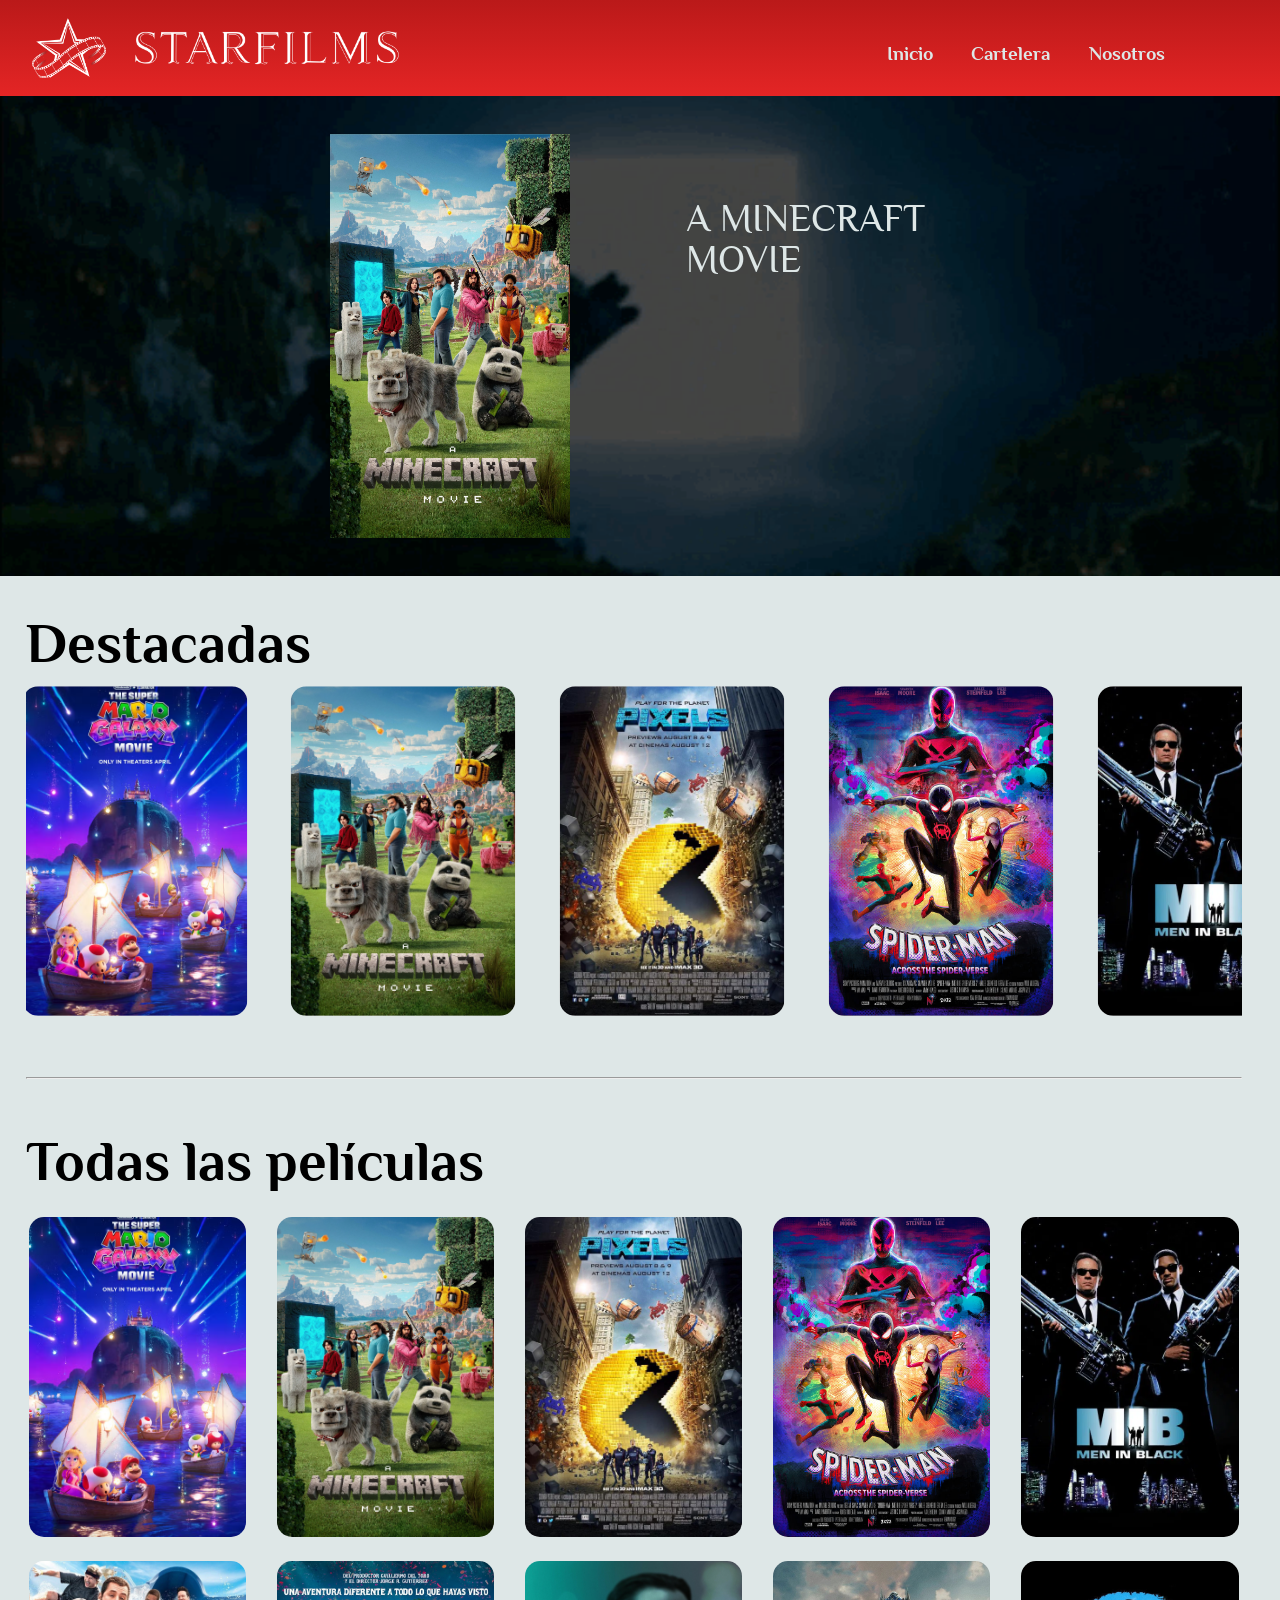
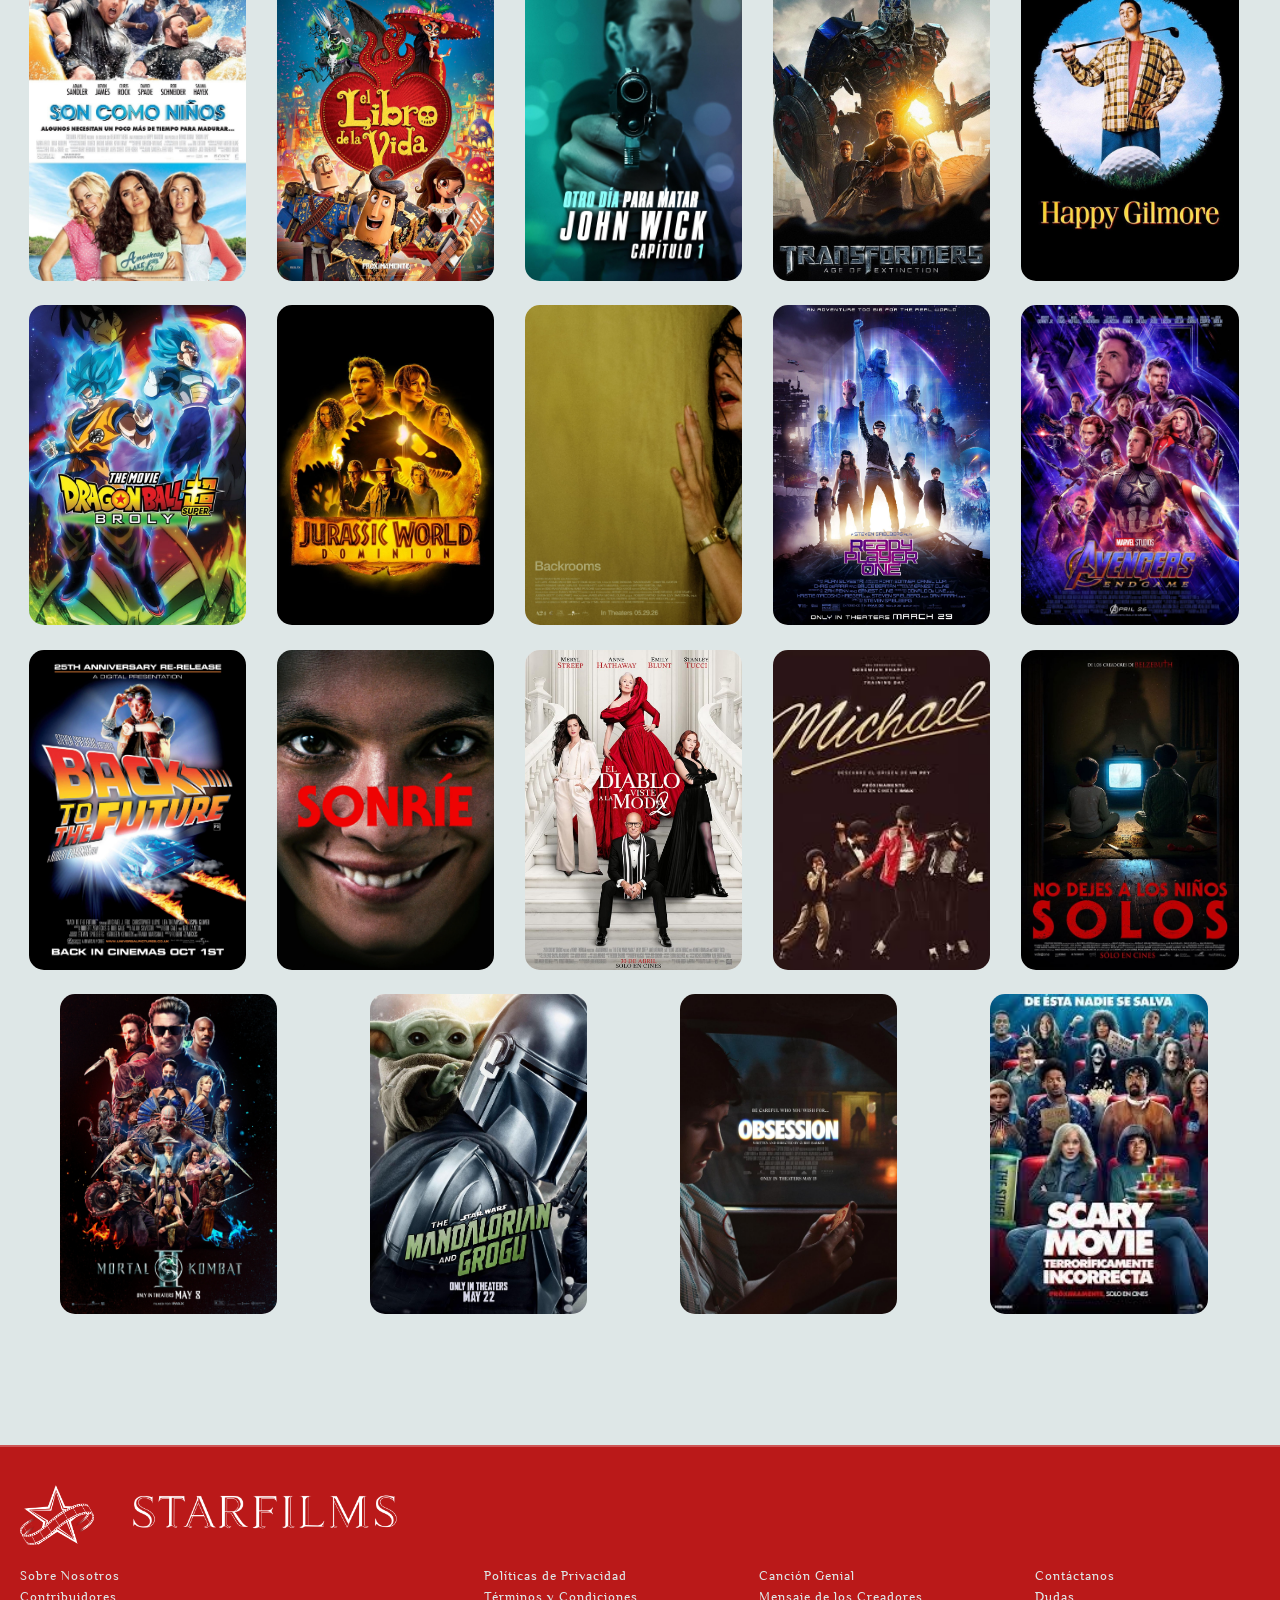
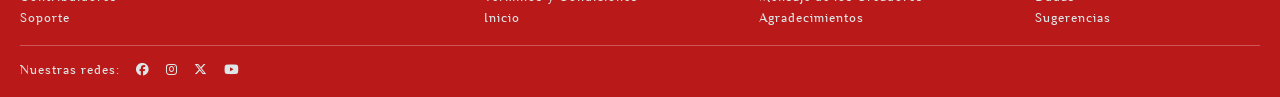
==== commit 913eef8d: "Update index.html" ====
--- a/index.html
+++ b/index.html
@@ -884,8 +884,8 @@
         isLooping = true;
         setTimeout(() => {
           carousel.scrollTo({ left: 0, behavior: 'smooth' });
-          setTimeout(() => { isLooping = false; }, 600);
-        }, 300);
+          setTimeout(() => { isLooping = false; }, 1000);
+        }, 500);
       }
     });
 
--- a/style.css
+++ b/style.css
@@ -193,11 +193,11 @@
       gap: 4vw;
   }
     .cont-dest button{
-  width: auto;
+  width: 17vw;
   height: 25vw;}
 
     .cont-all button{
-  width: auto;
+  width: 17vw;
   height: 25vw;}
 }
 
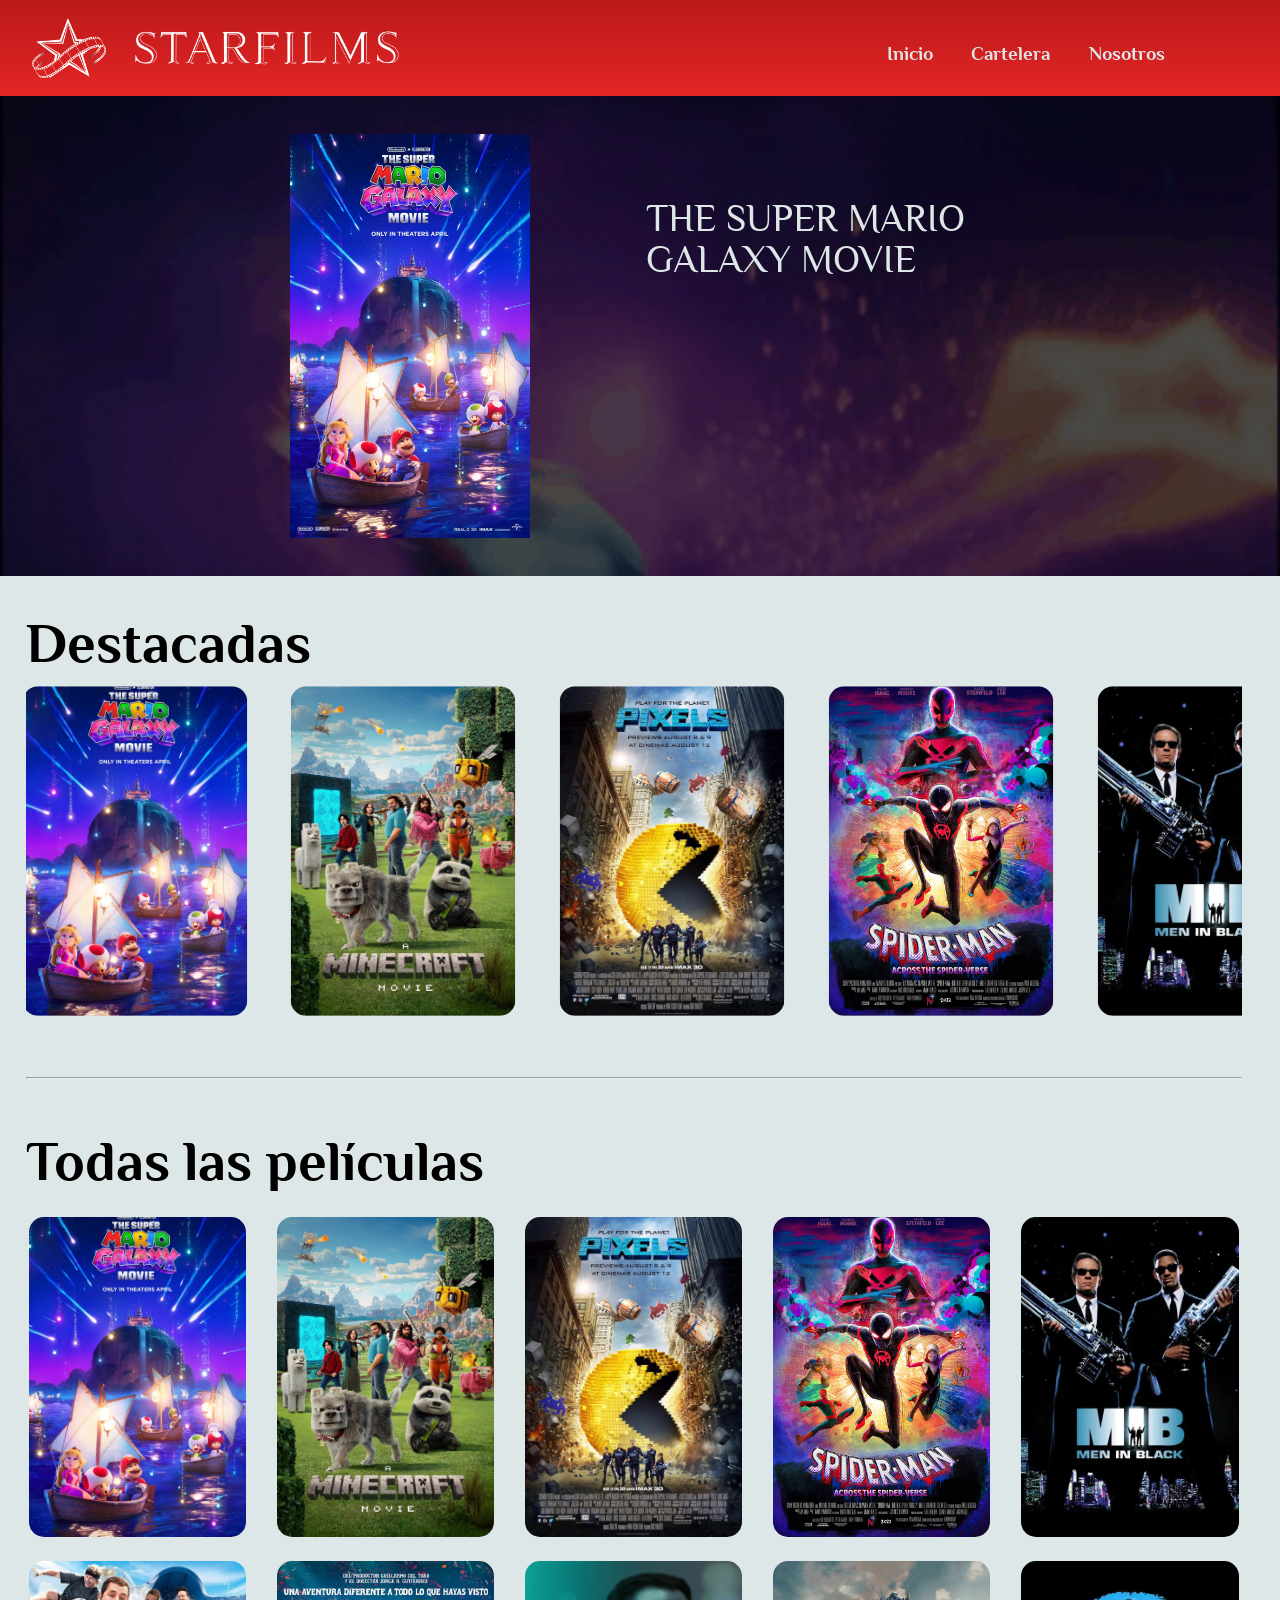
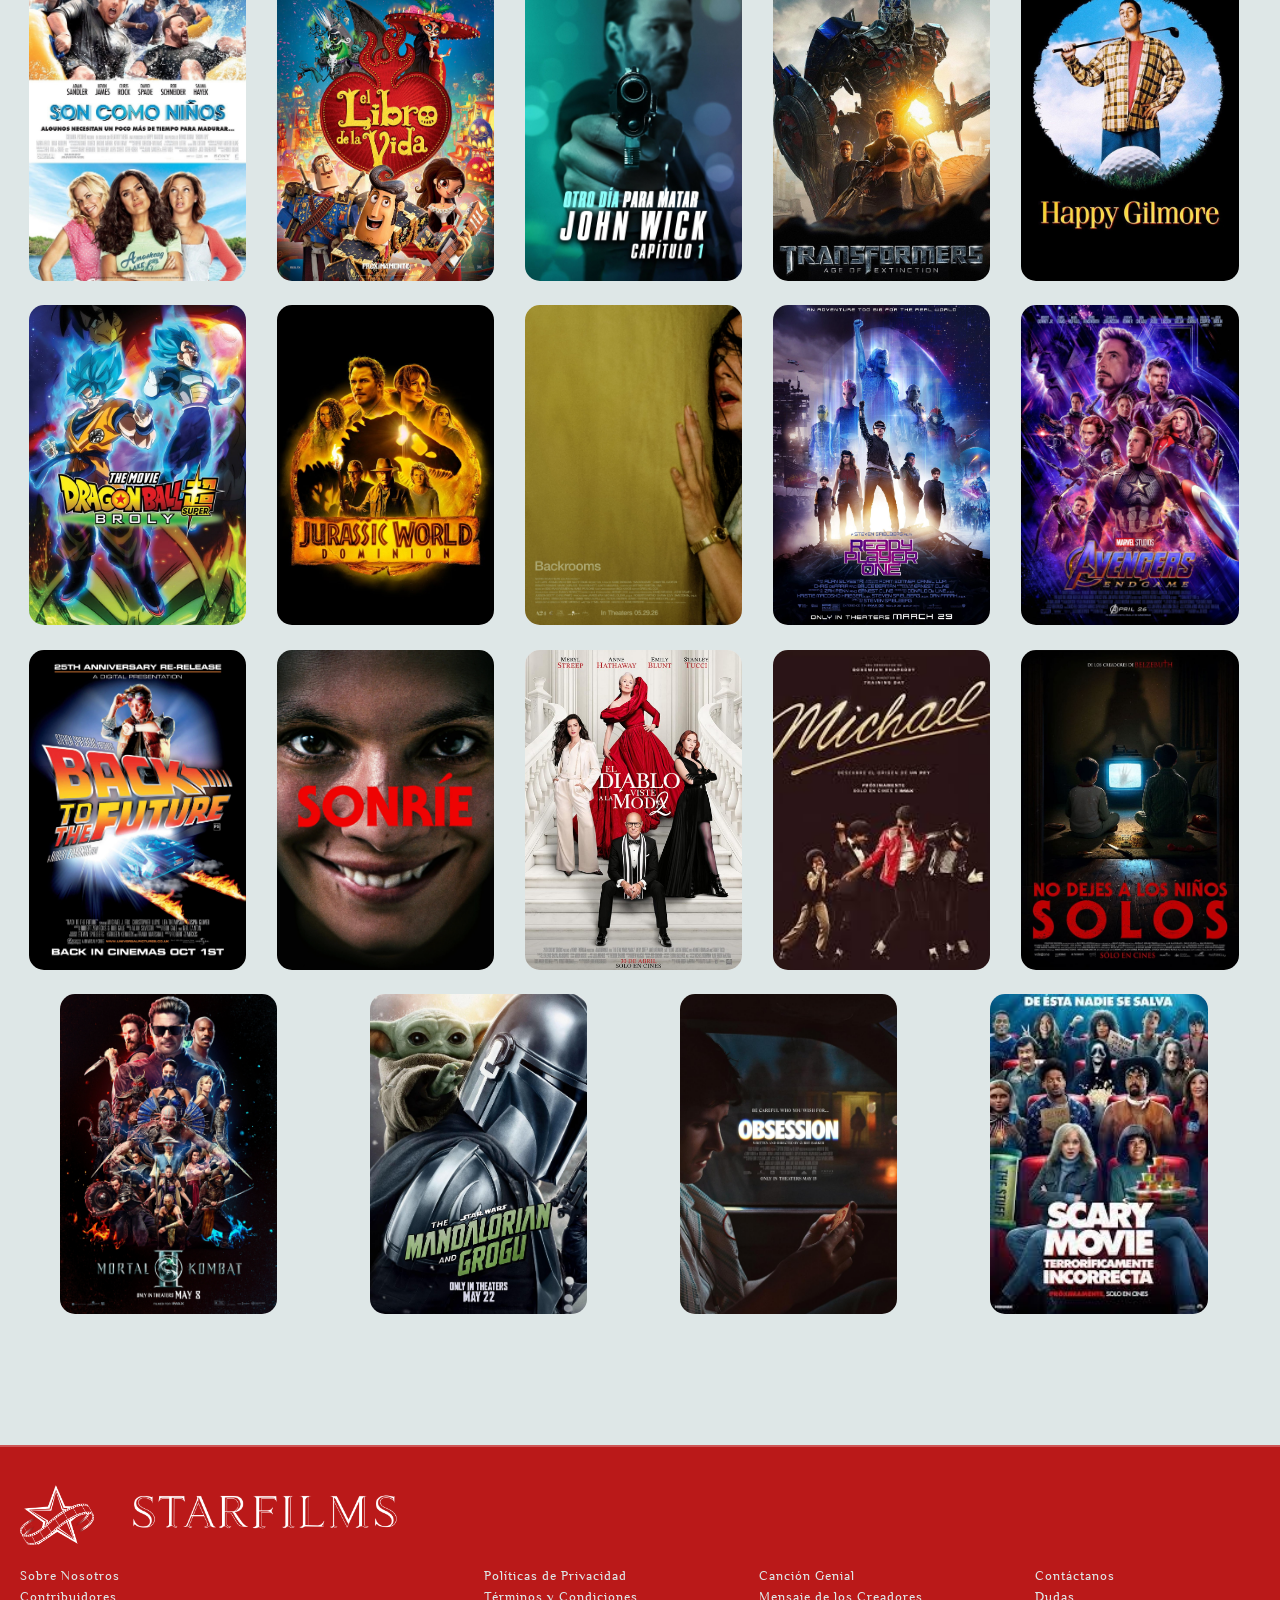
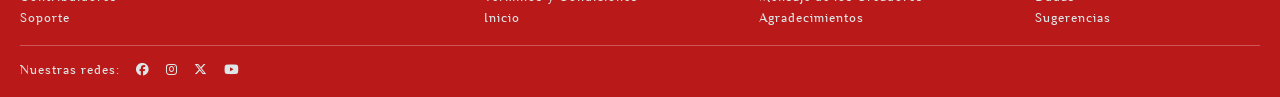
==== commit 50701e0e: "Update index.html" ====
--- a/index.html
+++ b/index.html
@@ -233,24 +233,24 @@
   <div id="preview">
     <div id="carousel">
       <ul id="carouselList">
-        <li data-accname="1" style="background-image: url(previews/minecraft.gif);">
+        <li data-accname="1" style="background-image: url(previews/mario.gif);">
+          <img src="cartel/mario.jpg">
+          <h2>THE SUPER MARIO<br>GALAXY MOVIE</h2>
+          <br>
+        </li>
+        <li data-accname="2" style="background-image: url(previews/mitch.gif);">
+          <img src="cartel/mitchs.jpg">
+          <h2>THE MICHELLS VS<br>THE MACHINES</h2>
+          <br>
+        </li>
+        <li data-accname="3" style="background-image: url(previews/minecraft.gif);">
           <img src="cartel/minecraft.jpg">
           <h2>A MINECRAFT<br> MOVIE<br></h2>
           <br>
         </li>
-        <li data-accname="2" style="background-image: url(previews/mario.gif);">
-          <img src="cartel/mario.jpg">
-          <h2>THE SUPER MARIO<br>GALAXY MOVIE</h2>
-          <br>
-        </li>
-        <li data-accname="3" style="background-image: url(previews/pixels.gif);">
-          <img src="cartel/pixels.jpg">
-          <h2>PIXELS</h2>
-          <br>
-        </li>
-        <li data-accname="4" style="background-image: url(previews/SpidermanASP.gif);">
-          <img src="cartel/Spiderman.jpg">
-          <h2>SPIDERMAN:<br>ACROSS THE SPIDERVERSE</h2>
+        <li data-accname="4" style="background-image: url(previews/MIB.gif);">
+          <img src="cartel/MIB.jpg">
+          <h2>MEN IN BLACK</h2>
           <br>
         </li>
       </ul>
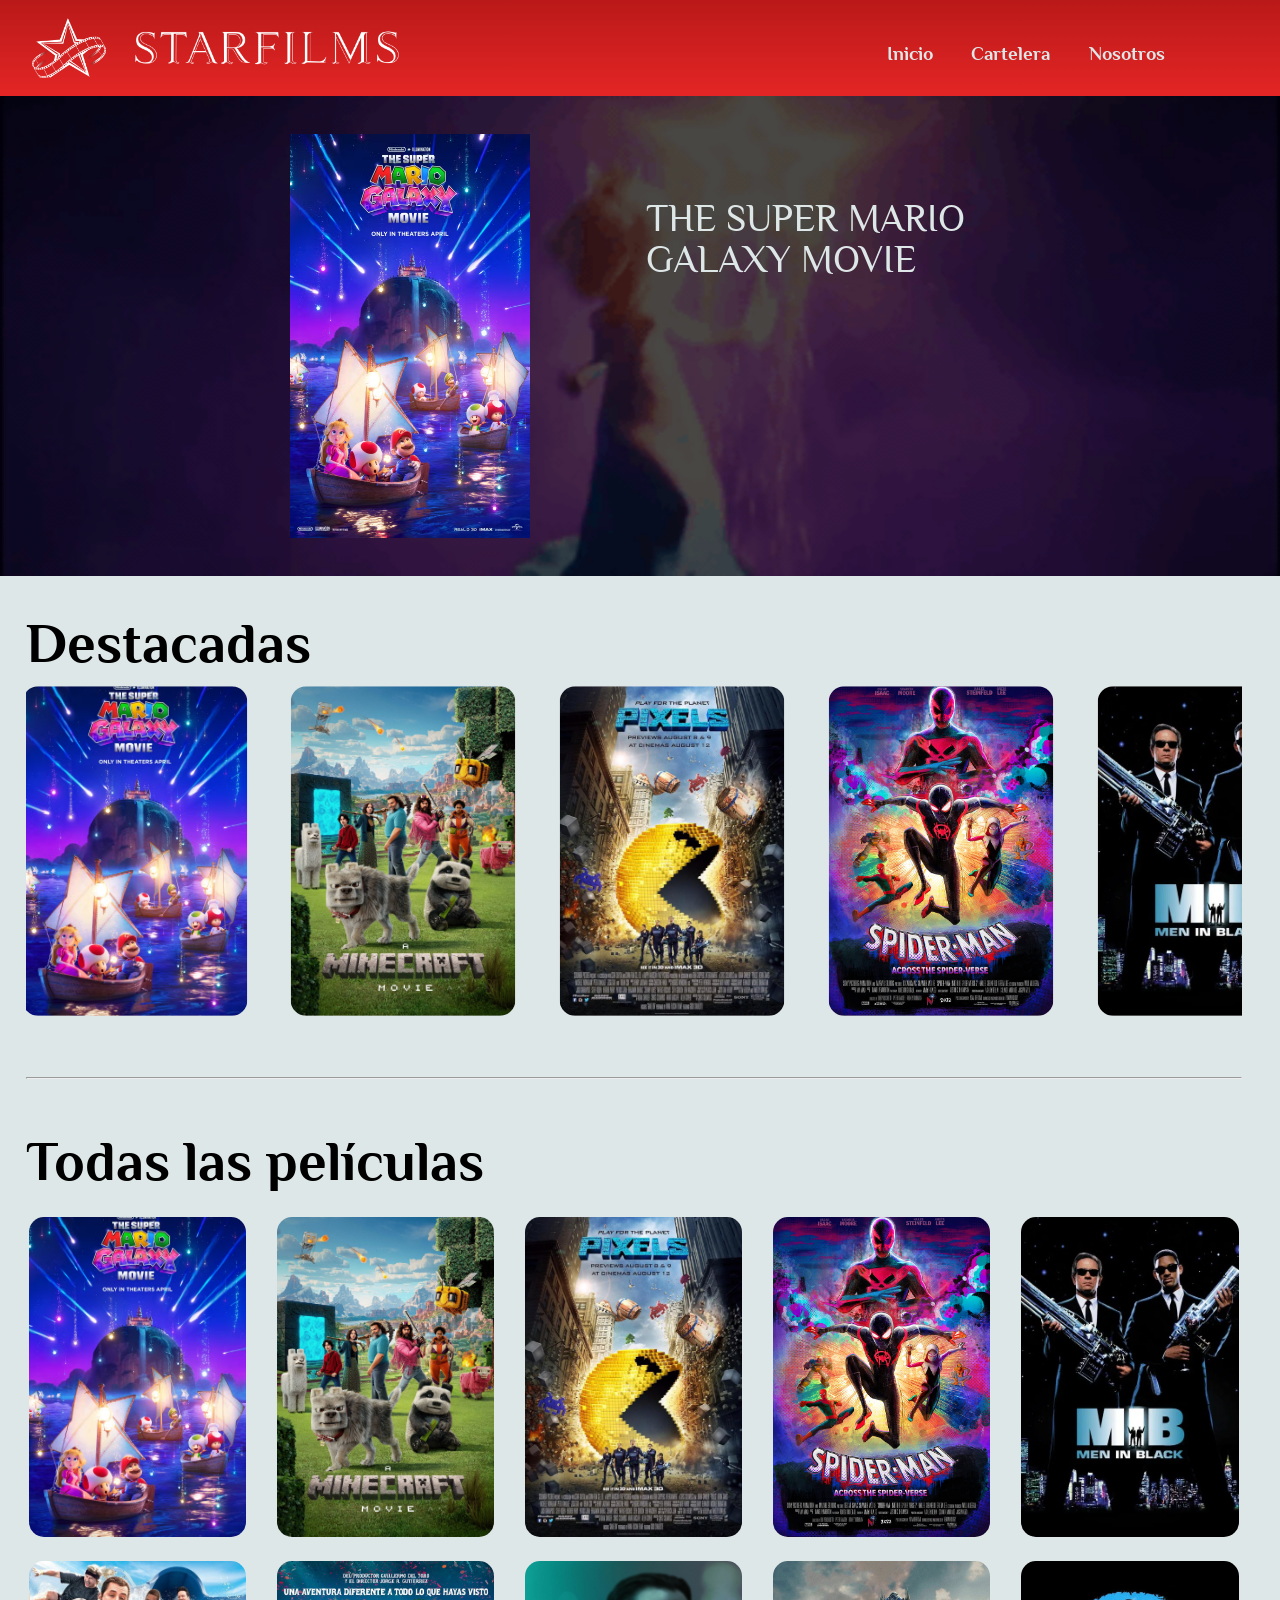
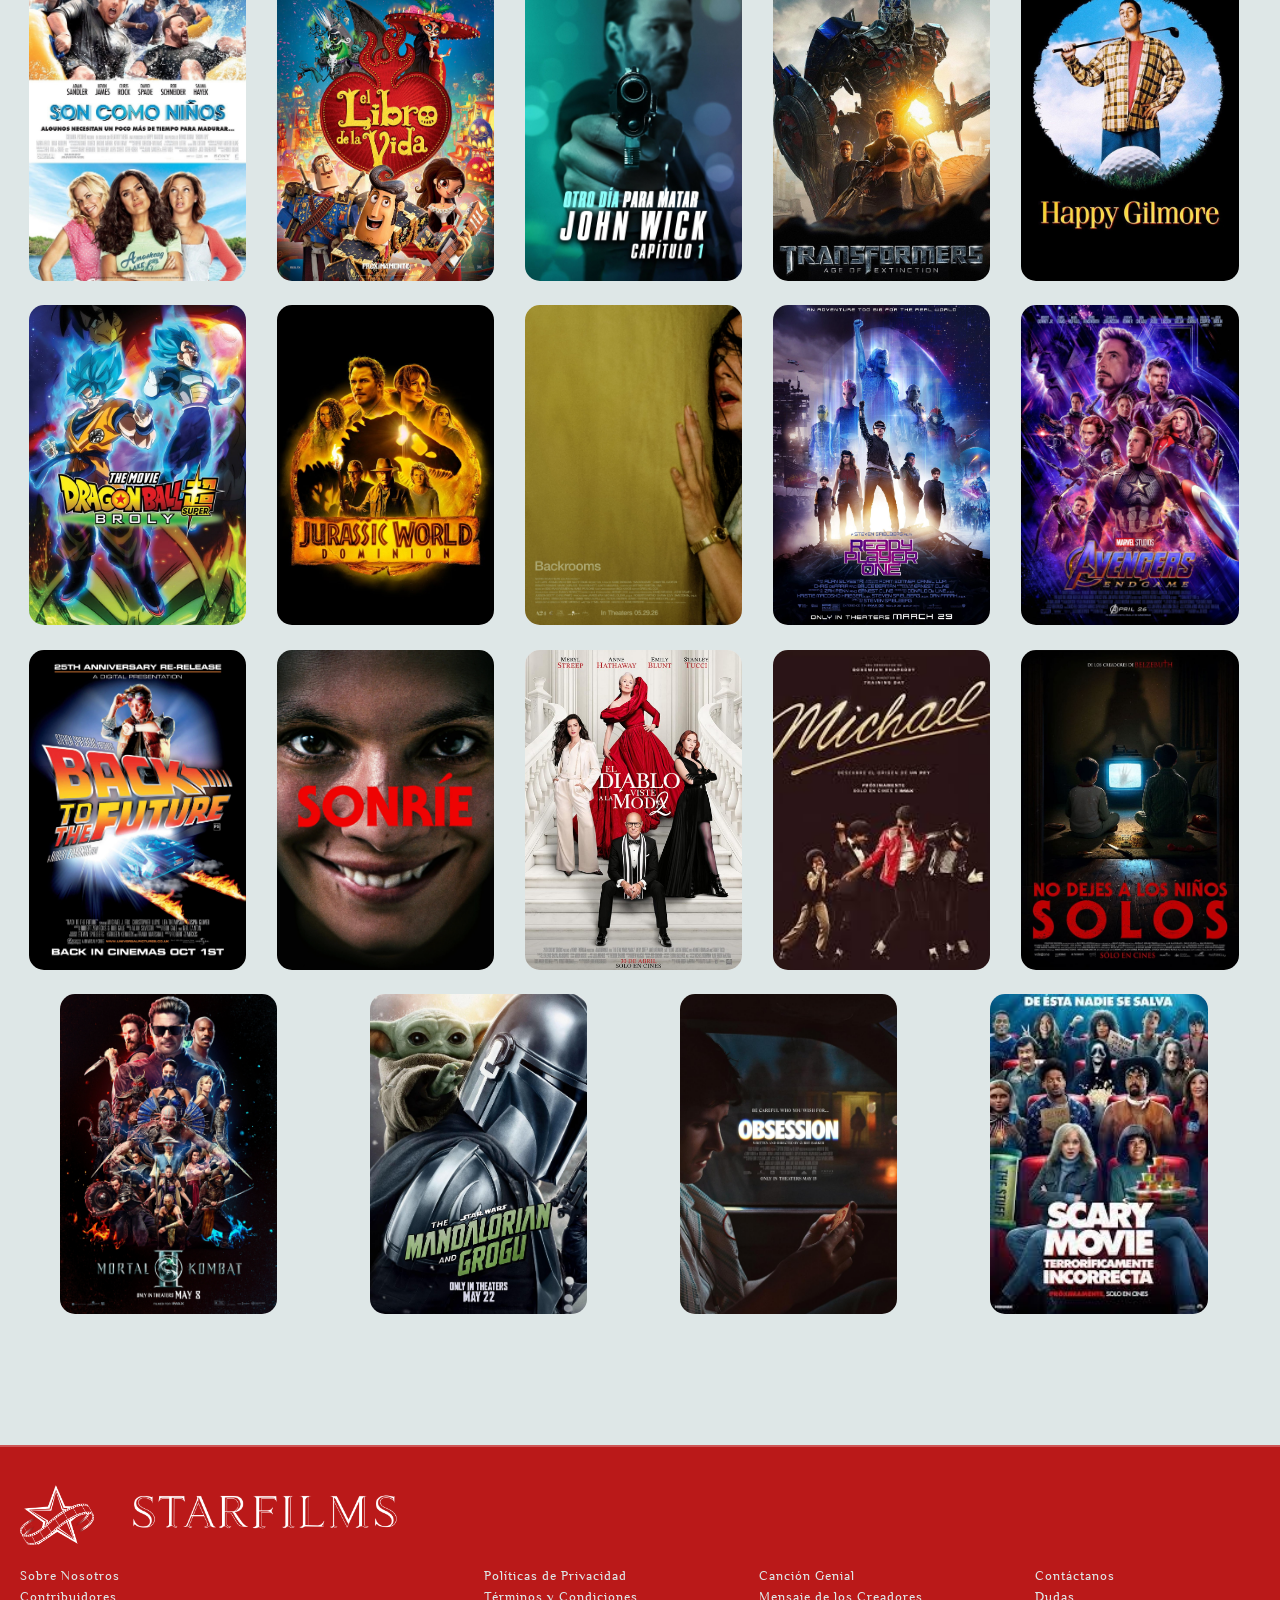
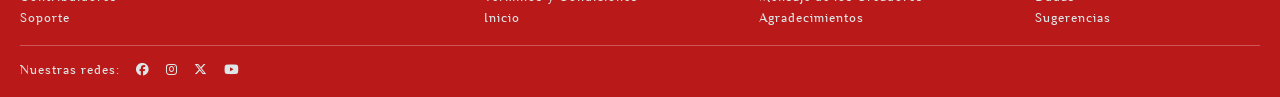
==== commit bfff4316: "Update index.html" ====
--- a/index.html
+++ b/index.html
@@ -240,7 +240,7 @@
         </li>
         <li data-accname="2" style="background-image: url(previews/mitch.gif);">
           <img src="cartel/mitchs.jpg">
-          <h2>THE MICHELLS VS<br>THE MACHINES</h2>
+          <h2>THE MITCHELLS VS<br>THE MACHINES</h2>
           <br>
         </li>
         <li data-accname="3" style="background-image: url(previews/minecraft.gif);">
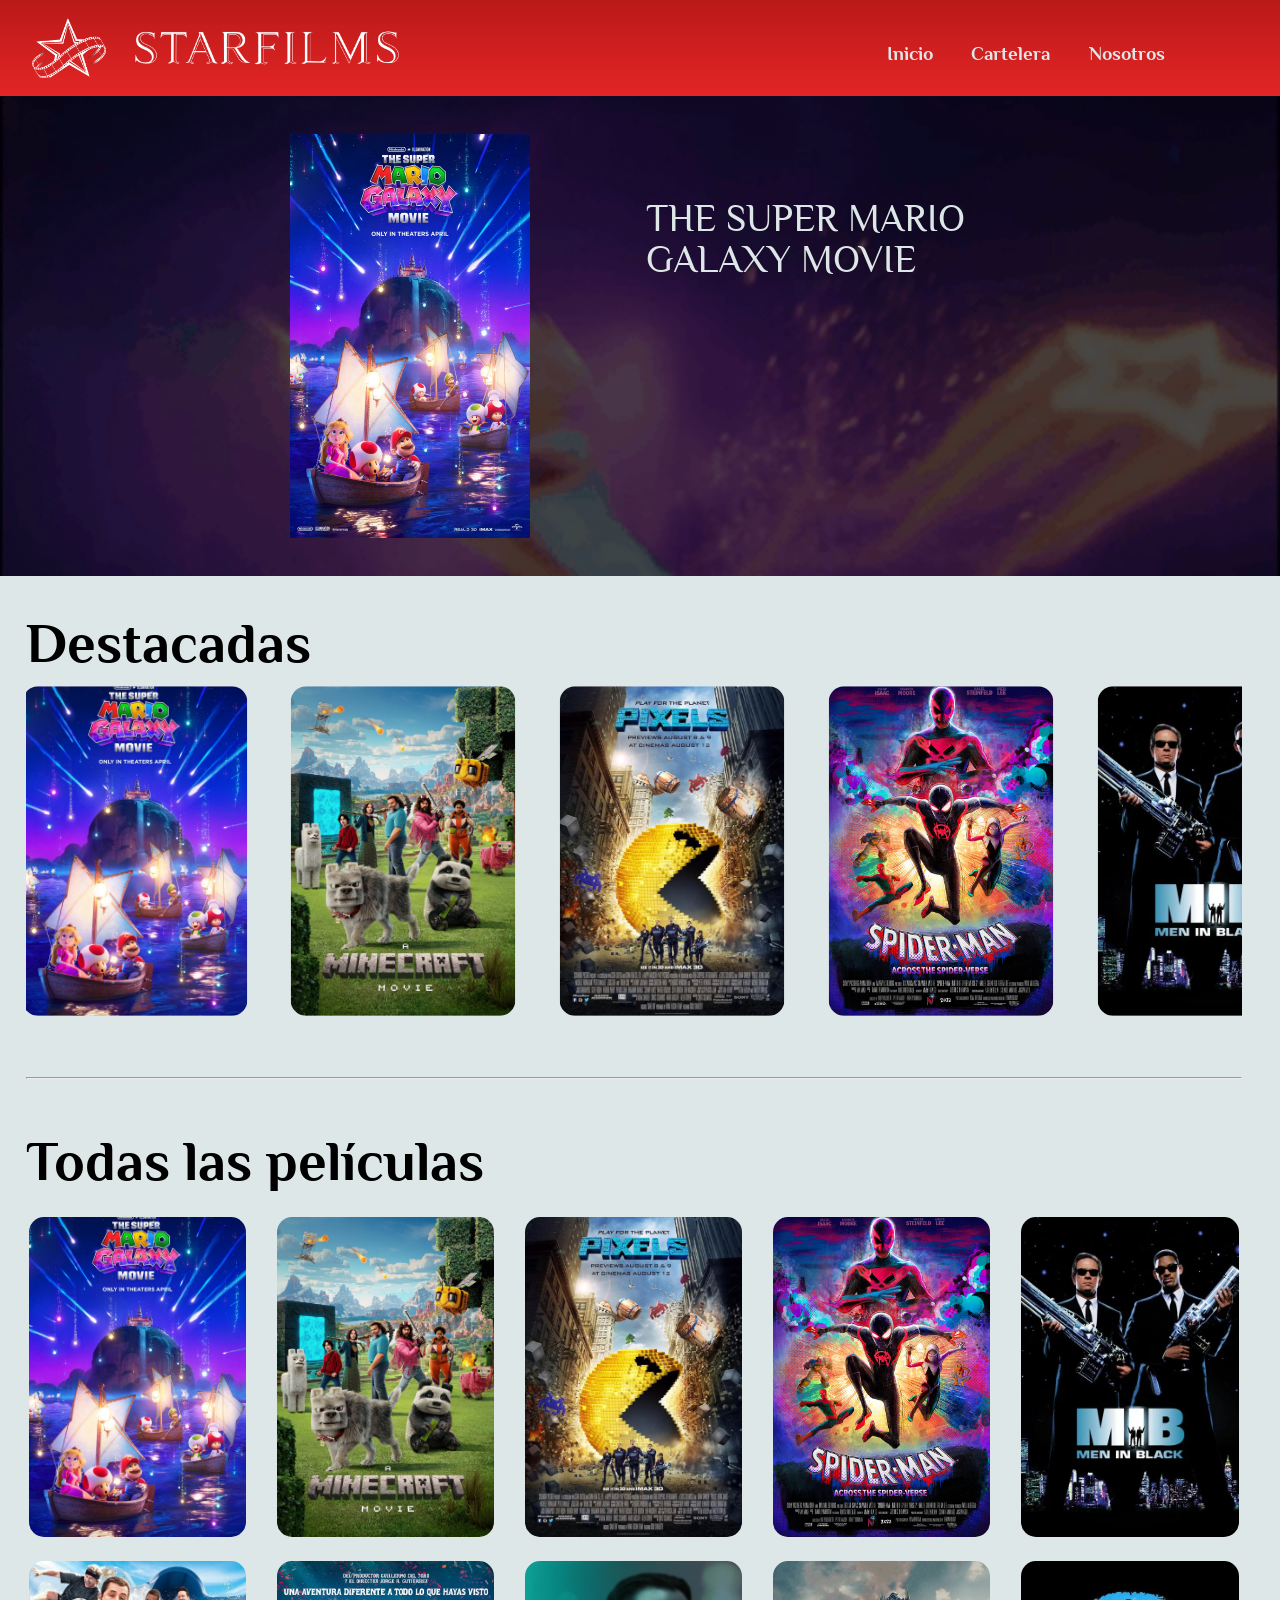
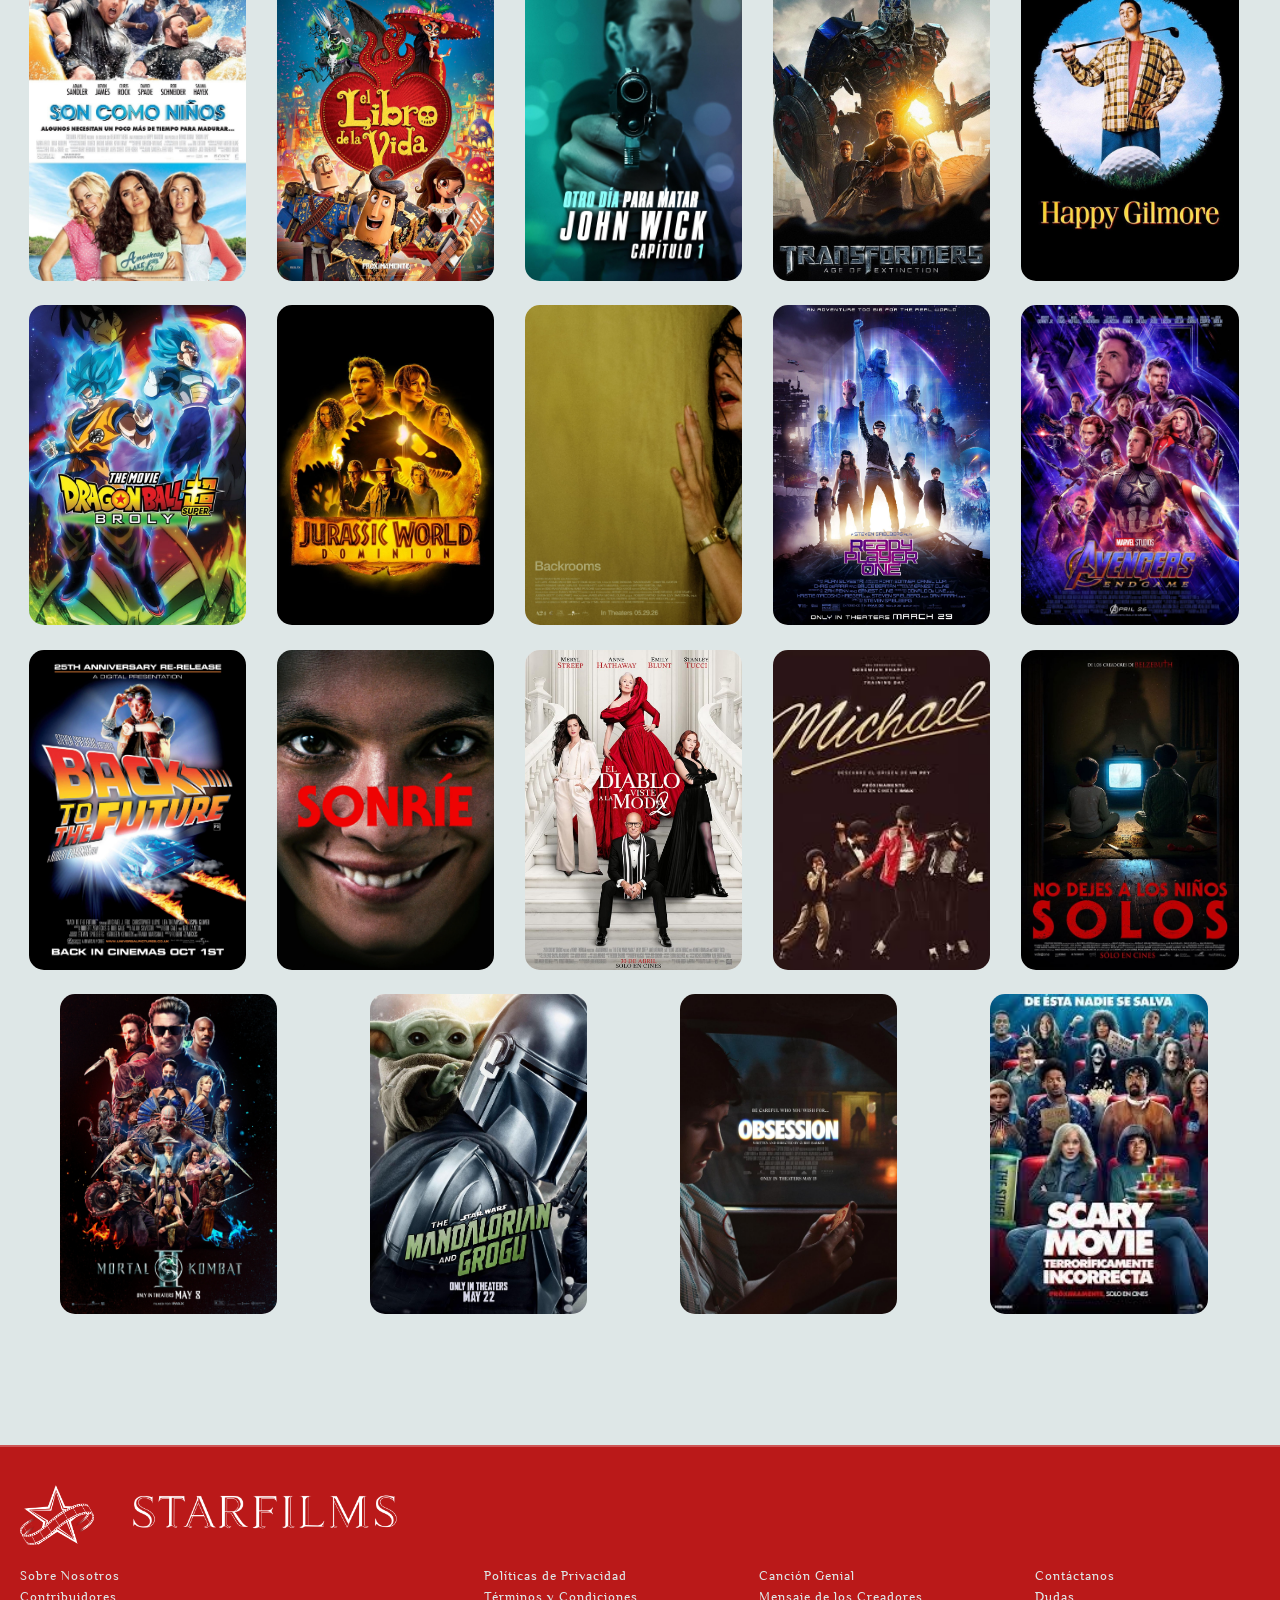
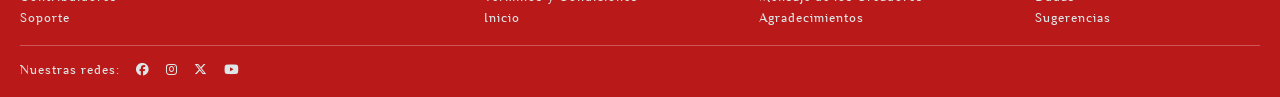
==== commit 604c663f: "Update index.html" ====
--- a/index.html
+++ b/index.html
@@ -817,6 +817,21 @@
           duracion: '1h 35m',
           distribuidor: '20th Century Fox'
         }
+      },
+      'Mitchells': {
+        title: 'The Mitchells vs. The Machines',
+        img: 'https://www.youtube.com/embed/9c52Z5sMuTQ',
+        desc: 'El viaje por carretera de una familia estrafalaria y disfuncional se ve alterado cuando se encuentran en medio del apocalipsis de los robots y de repente se convierten en la última esperanza de la humanidad.',
+        tabla: {
+          titulo: 'The Mitchells vs. The Machines',
+          clasificacion: 'A',
+          genero: 'Aventura, comedia',
+          director: 'Michael Rianda, Jeff Rowe',
+          actores: 'Katie/Dog Cop - Abbi Jacobson, Rick- Danny McBride, Linda - Maya Rudolph, Aaron/Furbies/Talking Dog/WiFi Enthusiast - Michael Rianda, Mark - Eric André, PAL - Olivia Colman',
+          pais: 'Estados Unidos',
+          duracion: '1h 49m',
+          distribuidor: 'Sony Pictures Animation'
+        }
       }
     };
 
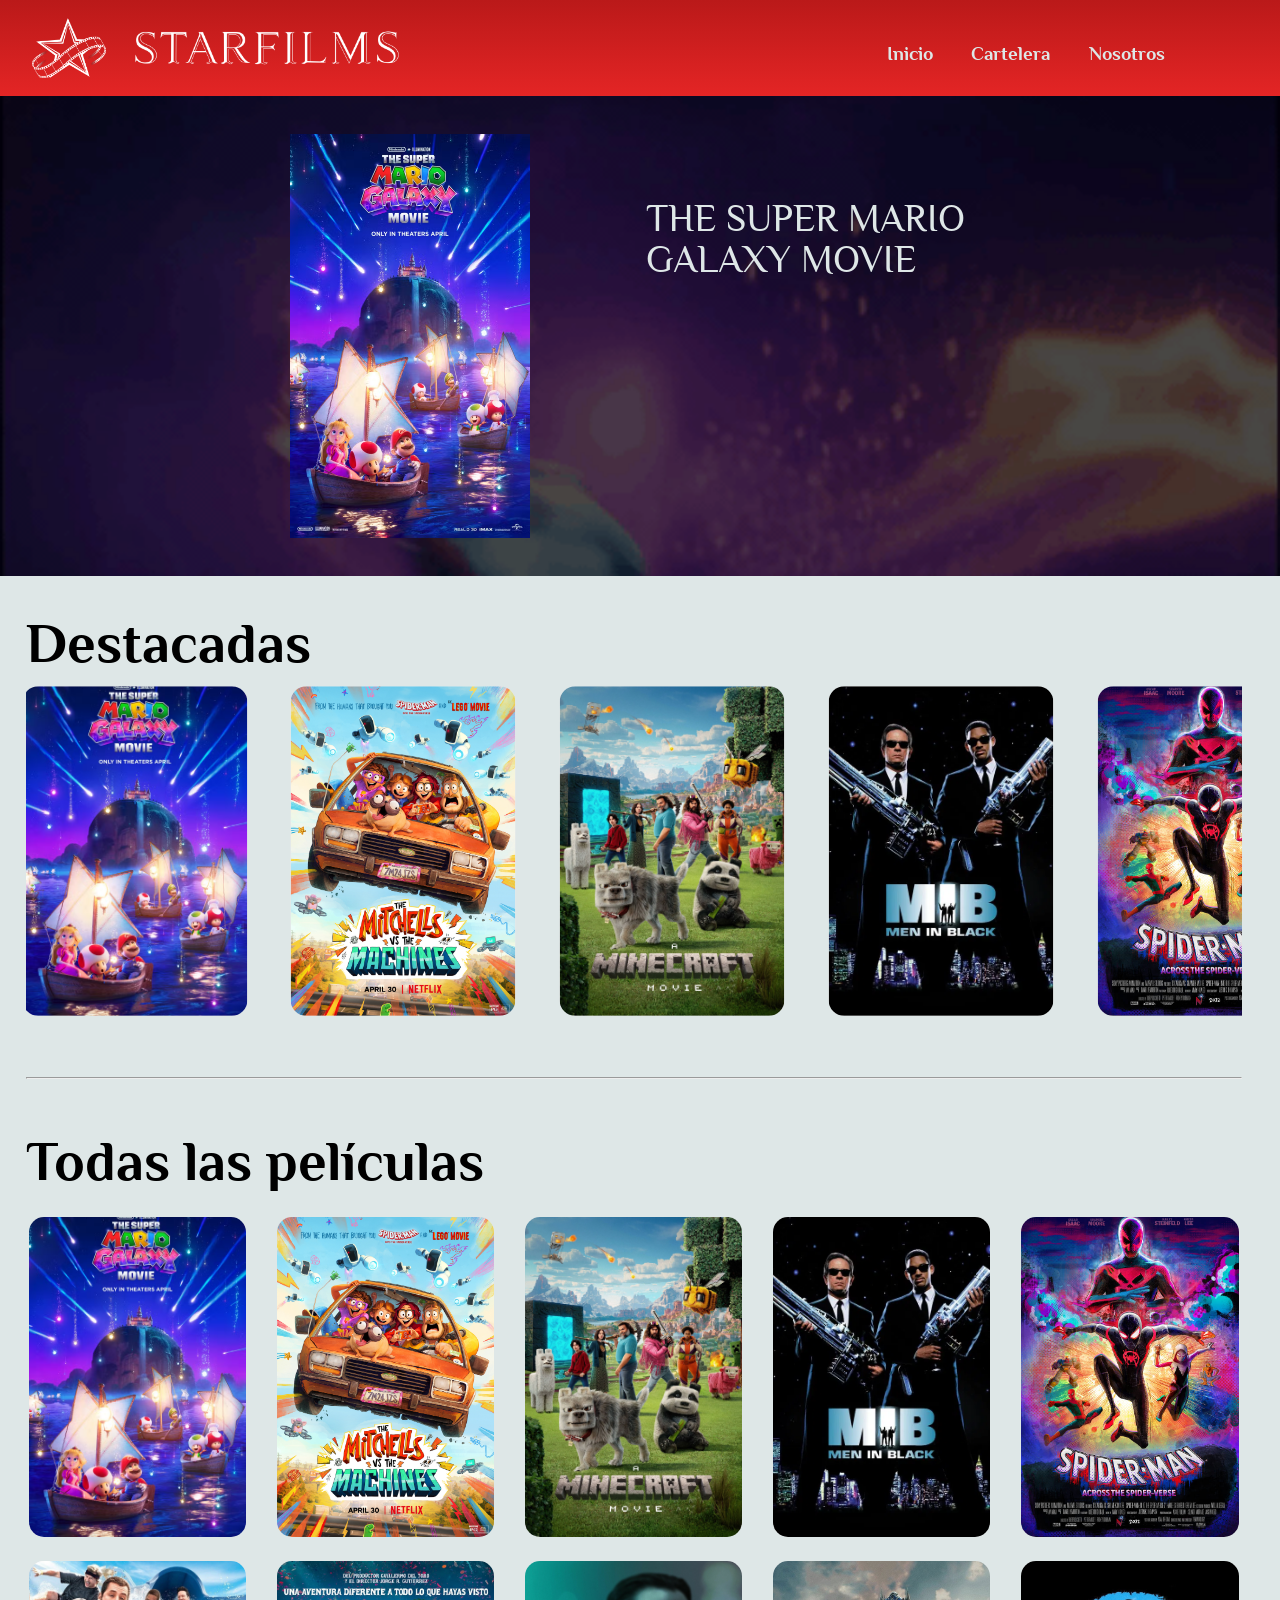
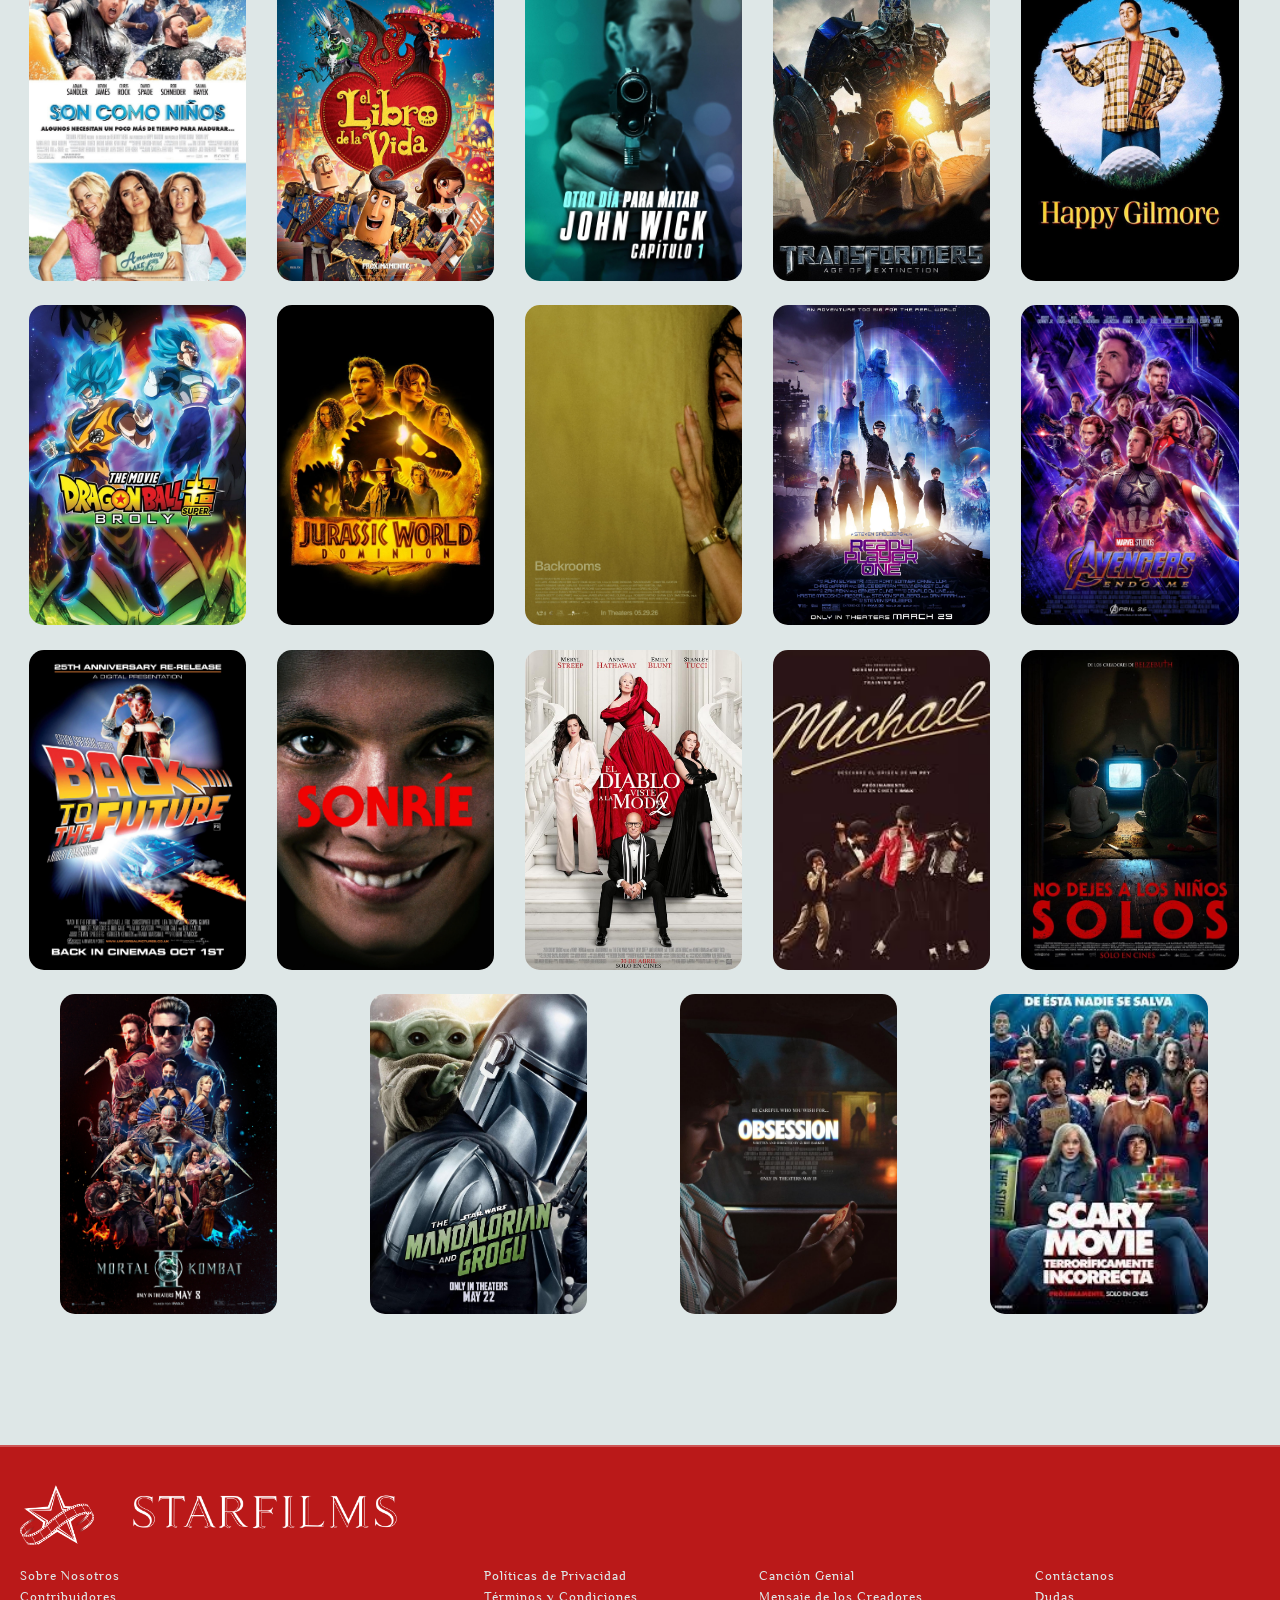
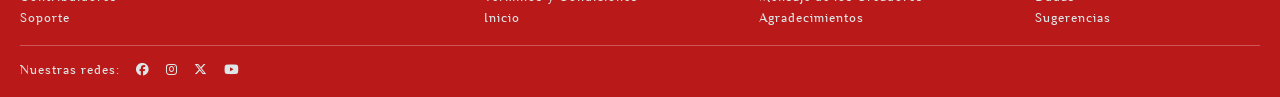
==== commit a3a98092: "Update index.html" ====
--- a/index.html
+++ b/index.html
@@ -268,14 +268,14 @@
       <ul>
         <li><button popovertarget="mypopover" onclick="updateSidebar('mario')"><img src="cartel/mario.jpg"></button>
         </li>
+        <li><button popovertarget="mypopover" onclick="updateSidebar('Mitchells')"><img src="cartel/mitchs.jpg"></button>
+        </li>
         <li><button popovertarget="mypopover" onclick="updateSidebar('minecraft')"><img
               src="cartel/minecraft.jpg"></button></li>
-        <li><button popovertarget="mypopover" onclick="updateSidebar('pixels')"><img src="cartel/pixels.jpg"></button>
-        </li>
+          <li><button popovertarget="mypopover" onclick="updateSidebar('Men')"><img
+              src="cartel/MIB.jpg"></button></li>
         <li><button popovertarget="mypopover" onclick="updateSidebar('spiderman')"><img
               src="cartel/Spiderman.jpg"></button></li>
-        <li><button popovertarget="mypopover" onclick="updateSidebar('Men')"><img
-              src="cartel/MIB.jpg"></button></li>
         <li><button popovertarget="mypopover" onclick="updateSidebar('Grown')"><img
               src="cartel/Grown.jpg"></button></li>
         <li><button popovertarget="mypopover" onclick="updateSidebar('libro')"><img
@@ -290,11 +290,11 @@
     </div>
     <div class="cont-all">
       <button popovertarget="mypopover" onclick="updateSidebar('mario')"><img src="cartel/mario.jpg"></button>
+      <button popovertarget="mypopover" onclick="updateSidebar('Mitchells')"><img src="cartel/mitchs.jpg">
       <button popovertarget="mypopover" onclick="updateSidebar('minecraft')"><img src="cartel/minecraft.jpg"></button>
-      <button popovertarget="mypopover" onclick="updateSidebar('pixels')"><img src="cartel/pixels.jpg"></button>
+      <button popovertarget="mypopover" onclick="updateSidebar('Men')"><img src="cartel/MIB.jpg"></button>
       <button popovertarget="mypopover" onclick="updateSidebar('spiderman')"><img src="cartel/Spiderman.jpg"></button>
 
-      <button popovertarget="mypopover" onclick="updateSidebar('Men')"><img src="cartel/MIB.jpg"></button>
       <button popovertarget="mypopover" onclick="updateSidebar('Grown')"><img src="cartel/Grown.jpg"></button>
       <button popovertarget="mypopover" onclick="updateSidebar('libro')"><img src="cartel/libro.jpg"></button>
       <button popovertarget="mypopover" onclick="updateSidebar('John')"><img src="cartel/John.jpg"></button>
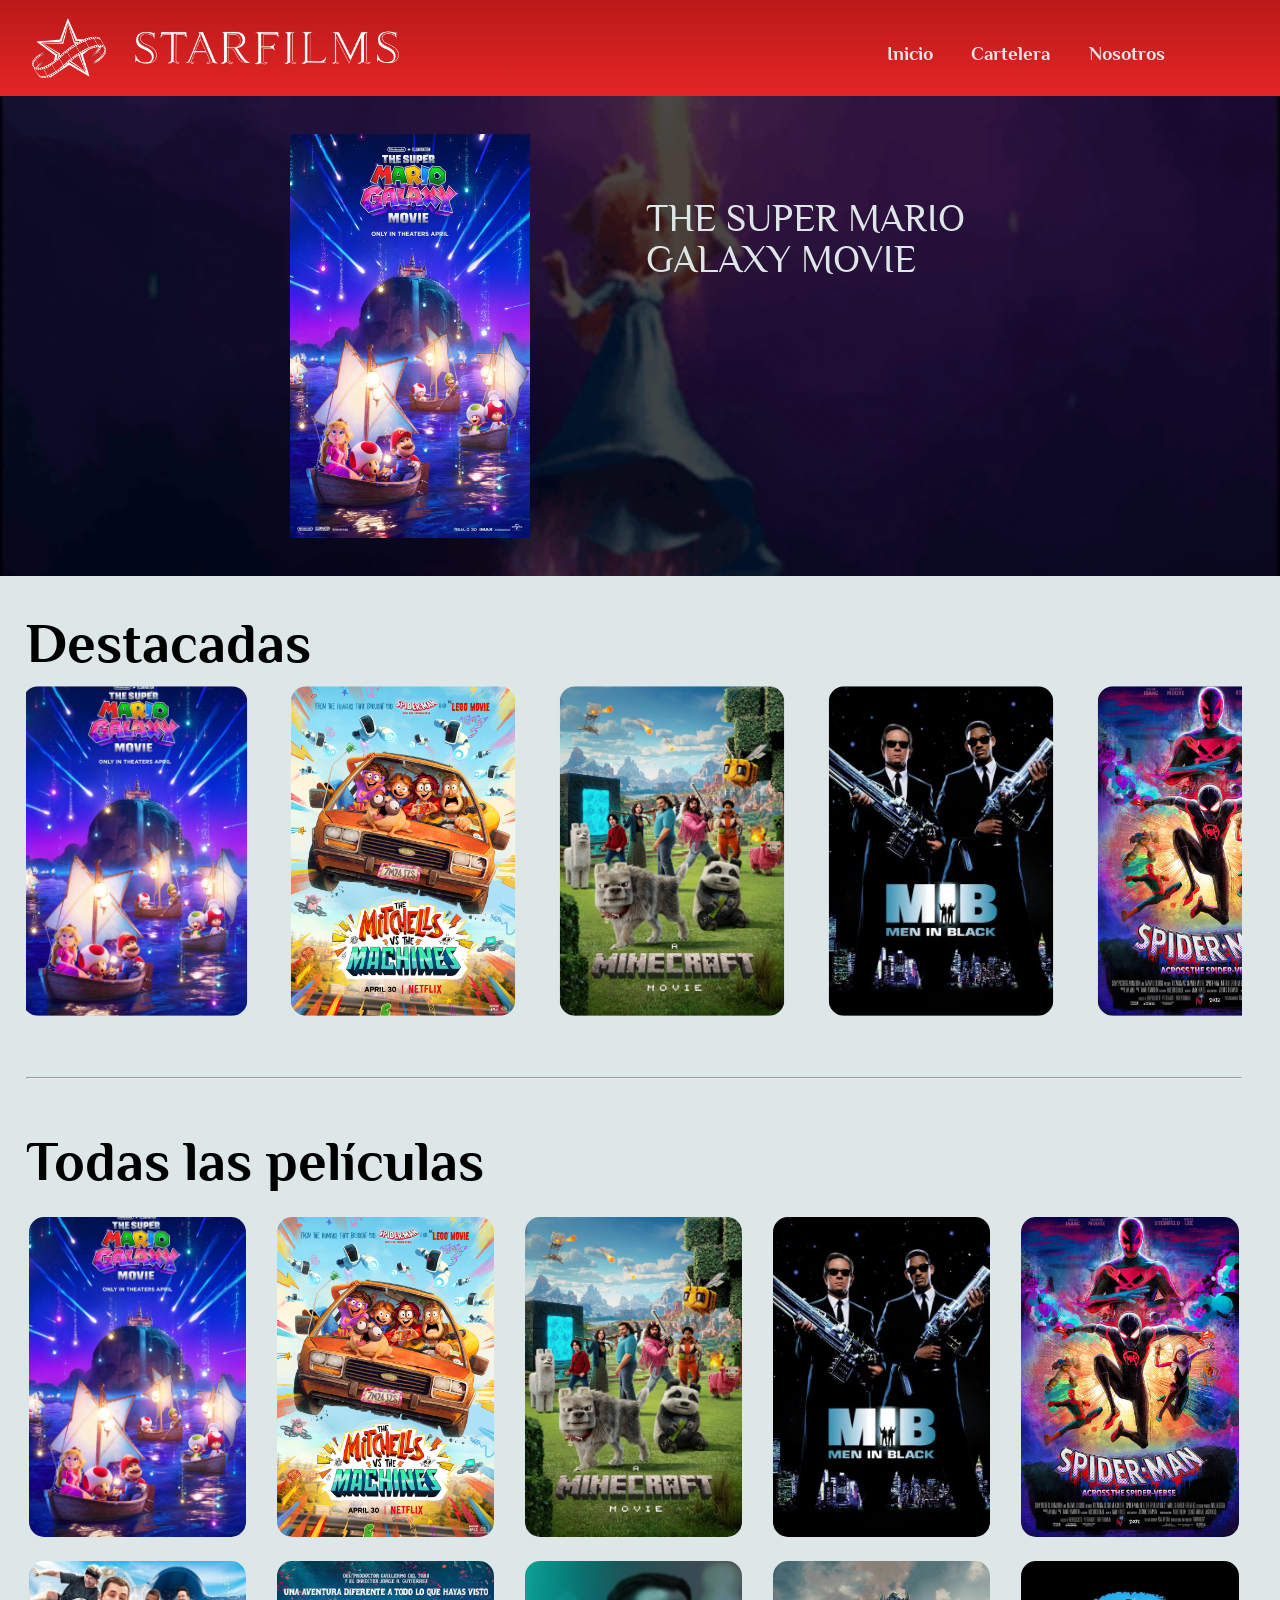
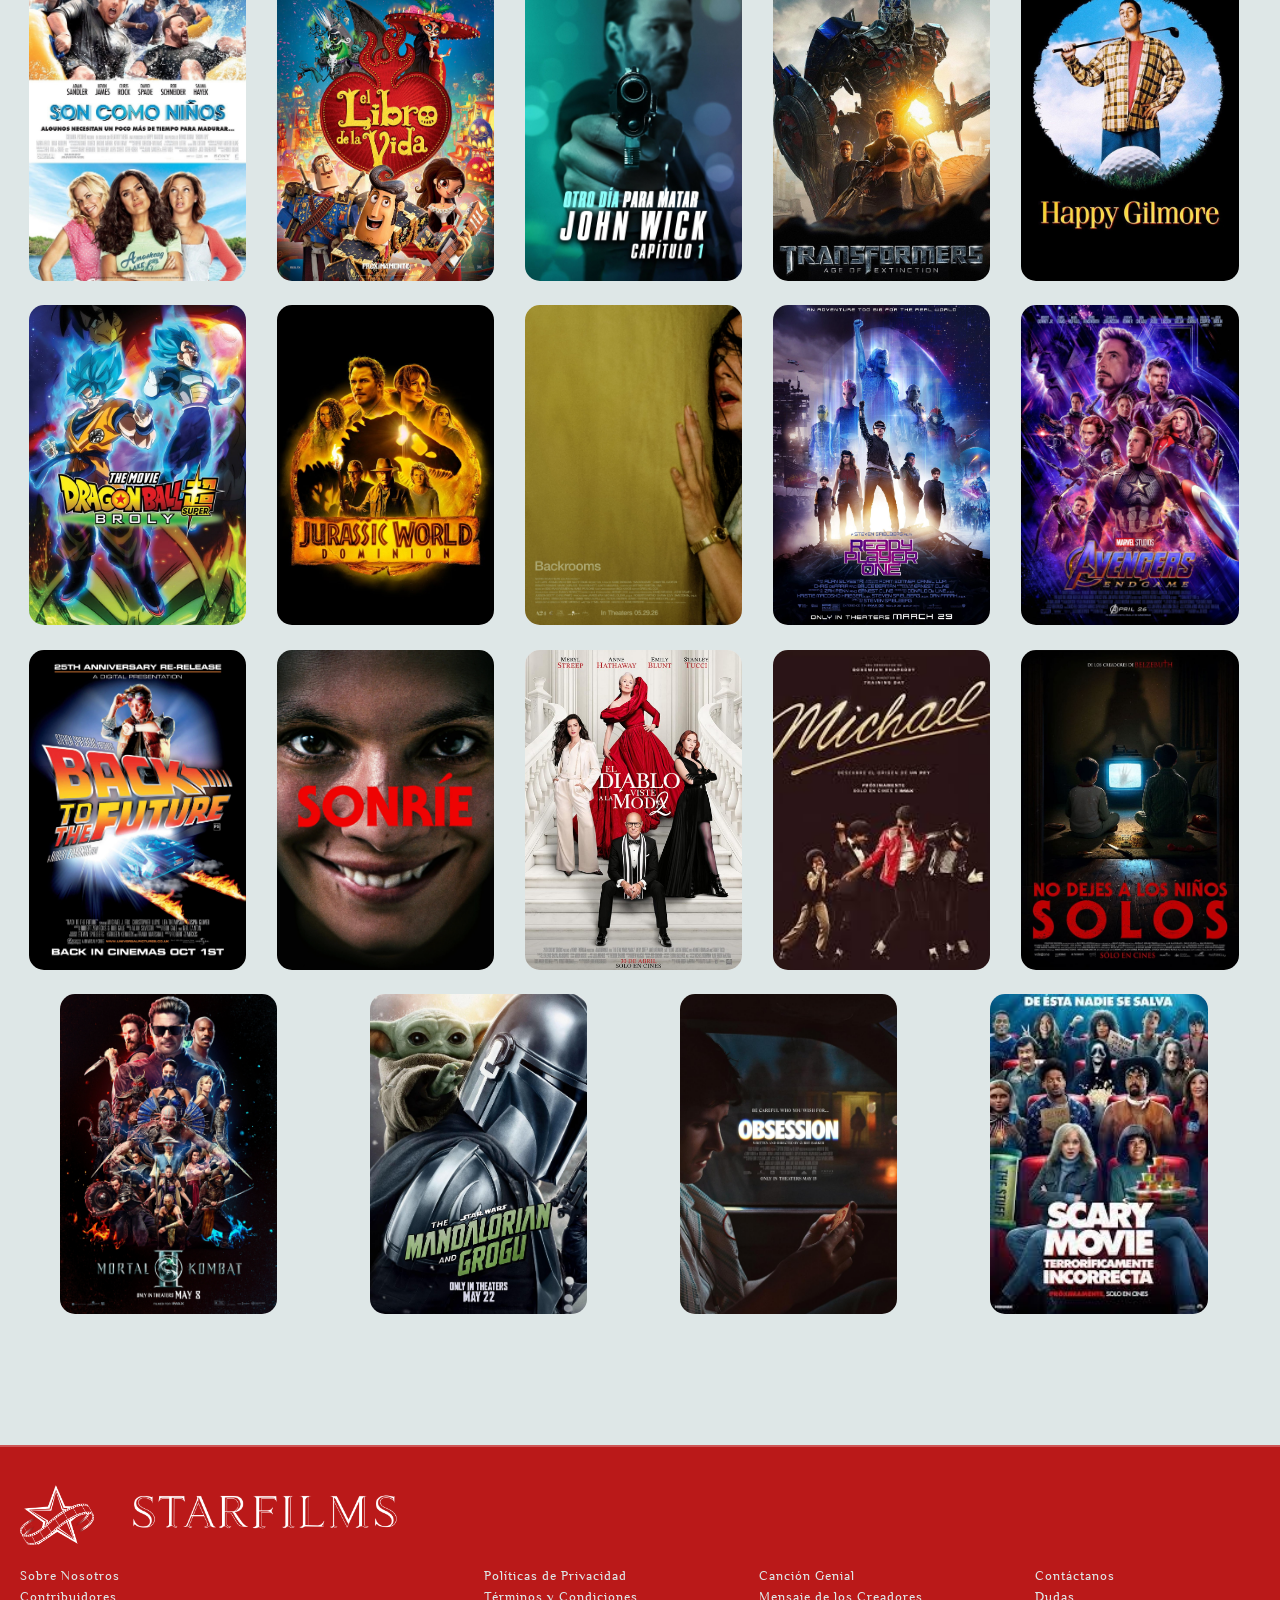
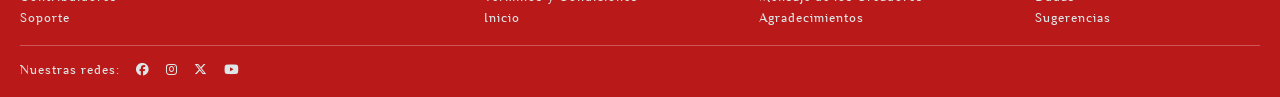
==== commit f09133df: "Update index.html" ====
--- a/index.html
+++ b/index.html
@@ -290,7 +290,7 @@
     </div>
     <div class="cont-all">
       <button popovertarget="mypopover" onclick="updateSidebar('mario')"><img src="cartel/mario.jpg"></button>
-      <button popovertarget="mypopover" onclick="updateSidebar('Mitchells')"><img src="cartel/mitchs.jpg">
+      <button popovertarget="mypopover" onclick="updateSidebar('Mitchells')"><img src="cartel/mitchs.jpg"></button>
       <button popovertarget="mypopover" onclick="updateSidebar('minecraft')"><img src="cartel/minecraft.jpg"></button>
       <button popovertarget="mypopover" onclick="updateSidebar('Men')"><img src="cartel/MIB.jpg"></button>
       <button popovertarget="mypopover" onclick="updateSidebar('spiderman')"><img src="cartel/Spiderman.jpg"></button>
@@ -436,23 +436,26 @@
   <script>
     const popover = document.getElementById("mypopover");
 
+    // FIX DOBLE CLIC: el toggle solo maneja el cierre.
+    // La apertura de la sidebar se hace directamente en updateSidebar().
     popover.addEventListener("toggle", (event) => {
-      if (event.newState === "open") {
-        if (screen.width < 800) {
-          document.getElementById("mySidebar").style.width = "100%";
-        }
-        else {
-          document.getElementById("mySidebar").style.width = "45rem";
-        }
-      }
-      else {
+      if (event.newState === "closed") {
         document.getElementById("mySidebar").style.width = "0";
+        // Detener video al cerrar
+        const iframe = document.getElementById("sideImg");
+        iframe.src = iframe.src;
       }
     });
 
     function closeNav() {
       document.getElementById("mySidebar").style.width = "0";
-      document.getElementById("main").style.marginLeft = "0";
+      // Detener video del iframe
+      const iframe = document.getElementById("sideImg");
+      iframe.src = iframe.src;
+      // Ocultar popover si está abierto
+      if (popover.matches(':popover-open')) {
+        popover.hidePopover();
+      }
     }
 
     /*sidebar dinámica*/
@@ -527,7 +530,7 @@
           clasificacion: 'PG-13',
           genero: 'Ciencia ficción / Acción / Comedia',
           director: 'Barry Sonnenfeld',
-          actores: 'Agente J - Will Smith, Agente K - Tommy Lee Jones, Laurel Weaver - Linda Fiorentino, Edgar - Vincent D’Onofrio',
+          actores: 'Agente J - Will Smith, Agente K - Tommy Lee Jones, Laurel Weaver - Linda Fiorentino, Edgar - Vincent D'Onofrio',
           pais: 'Estados Unidos',
           duracion: '1h 38m',
           distribuidor: 'Columbia Pictures'
@@ -626,7 +629,7 @@
       'Backrooms': {
         title: 'The Backrooms',
         img: 'https://www.youtube.com/embed/0HjdiohVOik',
-        desc: 'Basada en el fenómeno de internet “The Backrooms”, la historia sigue a personas atrapadas en un laberinto infinito de habitaciones amarillas y espacios perturbadores donde criaturas desconocidas acechan.',
+        desc: 'Basada en el fenómeno de internet "The Backrooms", la historia sigue a personas atrapadas en un laberinto infinito de habitaciones amarillas y espacios perturbadores donde criaturas desconocidas acechan.',
         tabla: {
           titulo: 'The Backrooms',
           clasificacion: 'Pendiente',
@@ -803,7 +806,7 @@
           distribuidor: 'Paramount Pictures'
         }
       },
-            'libro': {
+      'libro': {
         title: 'El libro de la vida',
         img: 'https://www.youtube.com/embed/JvIvF8ST8CY',
         desc: 'Inspirada en la celebración mexicana el Día de Muertos, cuenta la historia de Manolo, un conflictivo y soñador héroe que emprende una épica aventura a través de mundos mágicos, míticos y llenos de maravillas con el doble objetivo de reunirse con su único y verdadero amor y proteger a su pueblo.',
@@ -853,6 +856,15 @@
       document.getElementById("infoDistribuidor").innerText = t.distribuidor;
 
       document.getElementById("infodiv").style.display = "none";
+
+      // FIX DOBLE CLIC: abrir sidebar directamente sin depender del toggle del popover
+      const sidebar = document.getElementById("mySidebar");
+      sidebar.style.width = screen.width < 800 ? "100%" : "45rem";
+
+      // Mostrar popover solo si no está ya visible
+      if (!popover.matches(':popover-open')) {
+        popover.showPopover();
+      }
     }
 
     function textshow() {
@@ -872,11 +884,15 @@
     let isAutoScrolling = true;
     let isLooping = false;
 
+    // FIX ÚLTIMA PELÍCULA: el loop solo ocurre dentro de autoScroll,
+    // no desde el listener de scroll (que antes cortaba el tiempo de la última película).
     function autoScroll() {
       if (!isAutoScrolling) return;
 
       if (carousel.scrollLeft + carousel.offsetWidth >= carousel.scrollWidth - 10) {
+        isLooping = true;
         carousel.scrollTo({ left: 0, behavior: 'smooth' });
+        setTimeout(() => { isLooping = false; }, 1000);
       } else {
         carousel.scrollBy({ left: carousel.offsetWidth, behavior: 'smooth' });
       }
@@ -895,13 +911,6 @@
     carousel.addEventListener('scroll', () => {
       if (isLooping) return;
       resetTimer();
-      if (carousel.scrollLeft + carousel.offsetWidth >= carousel.scrollWidth - 10) {
-        isLooping = true;
-        setTimeout(() => {
-          carousel.scrollTo({ left: 0, behavior: 'smooth' });
-          setTimeout(() => { isLooping = false; }, 1000);
-        }, 500);
-      }
     });
 
     /*cel navigation bar*/
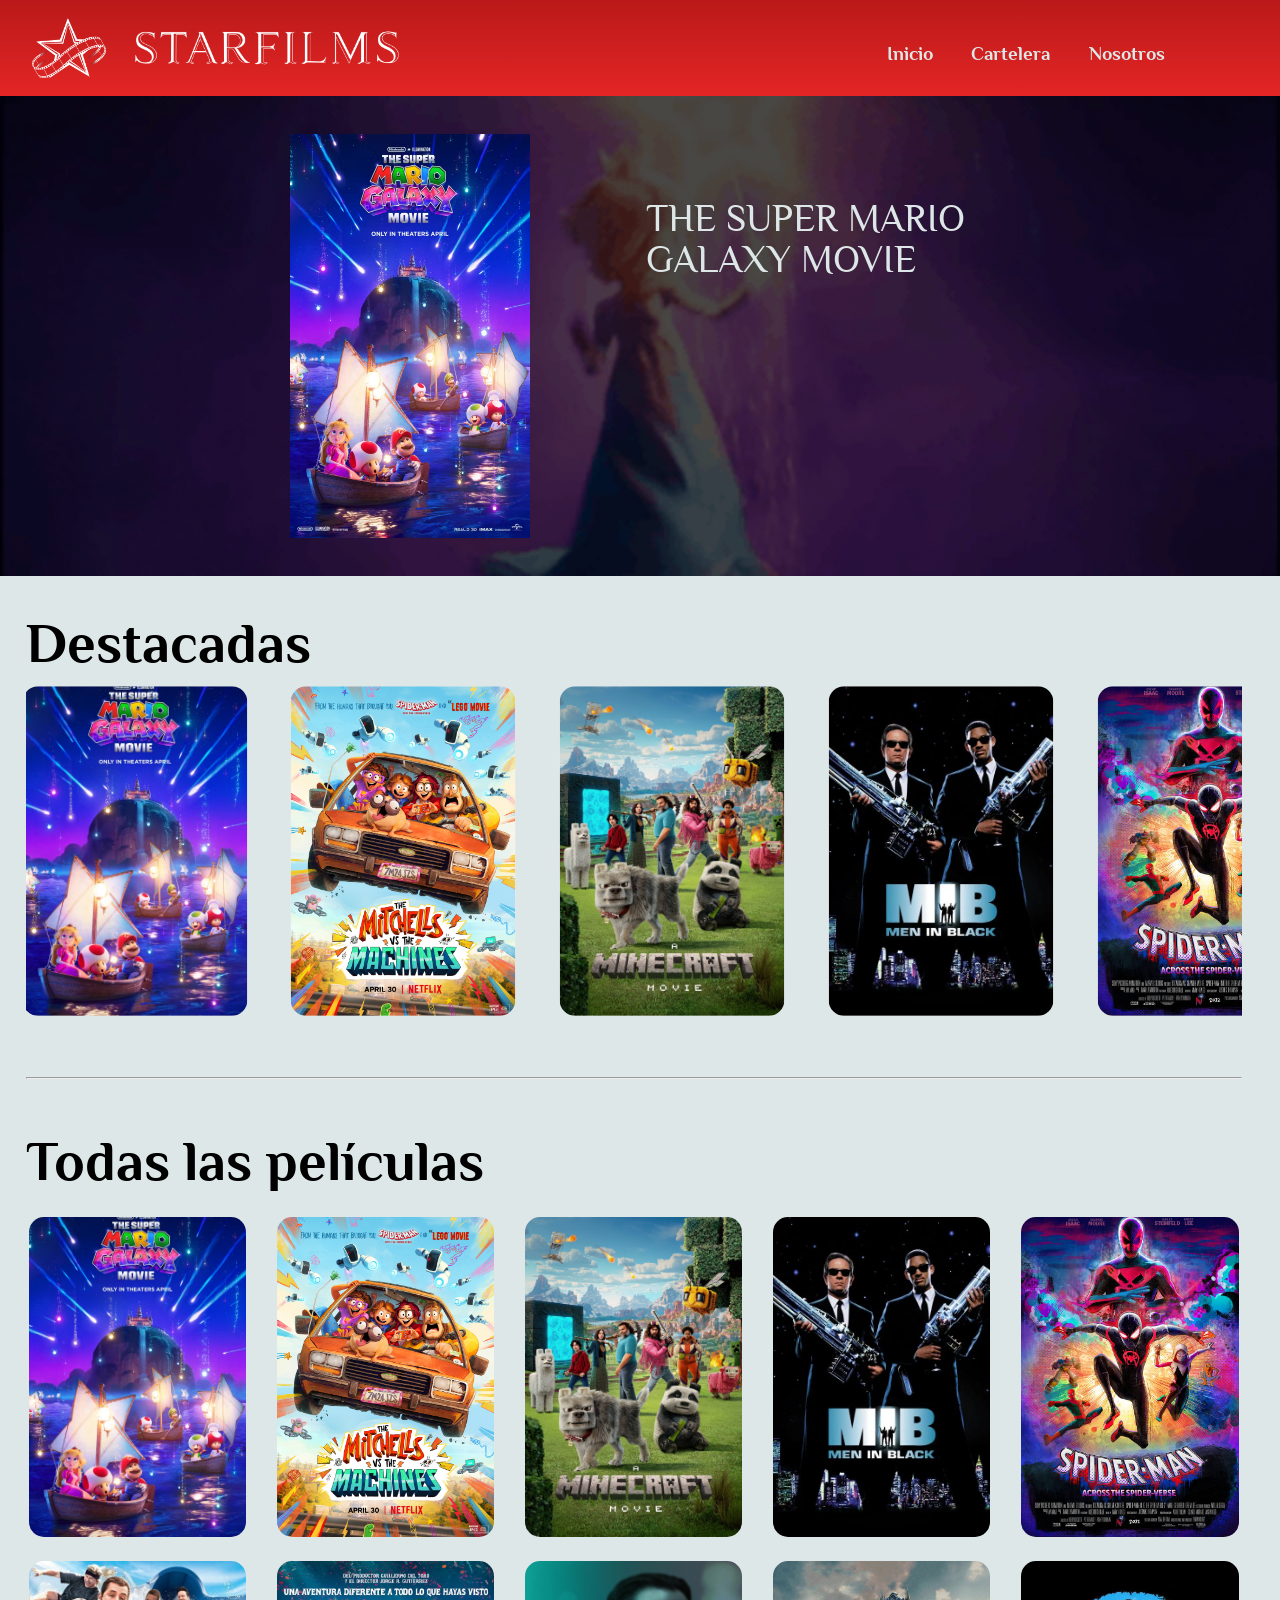
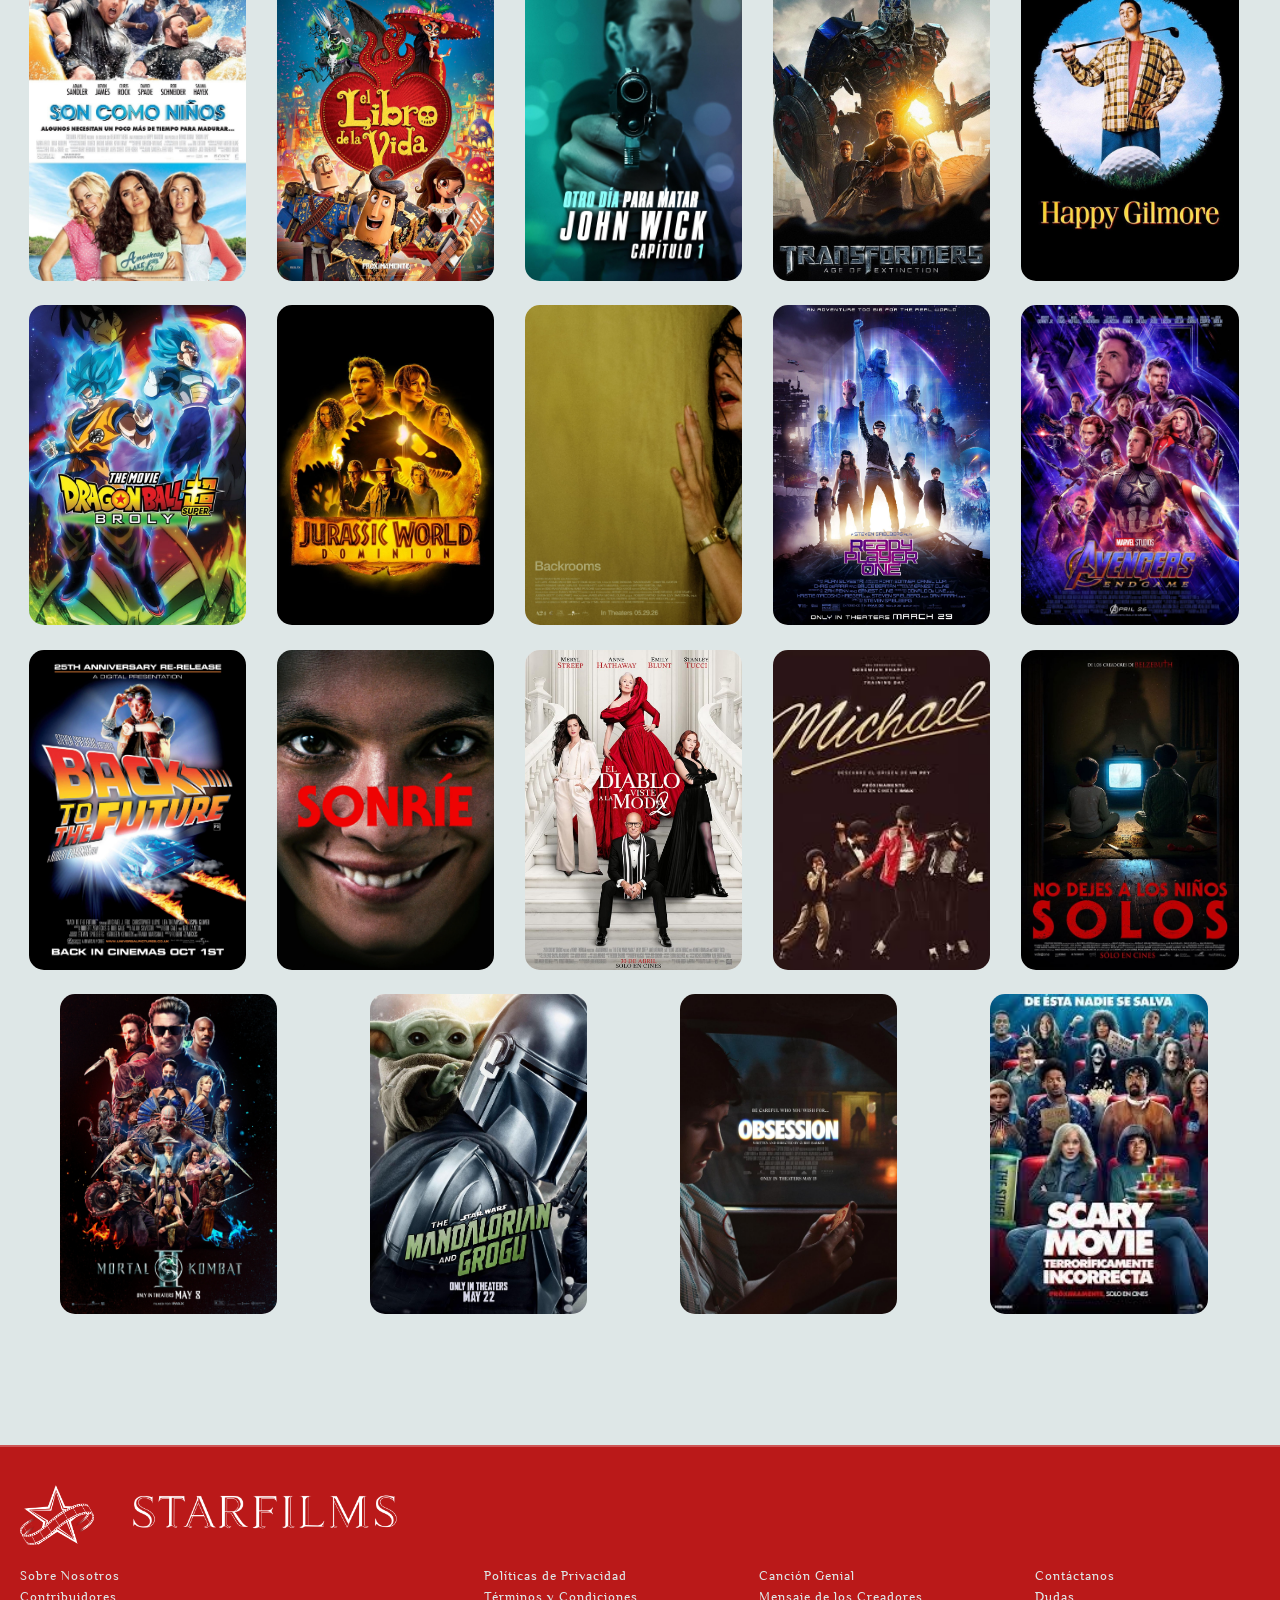
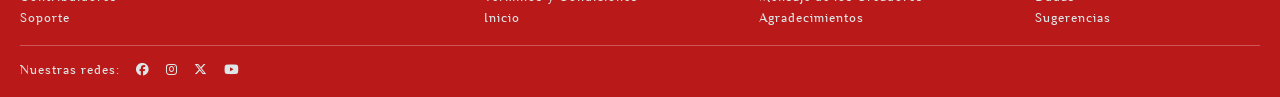
==== commit befbb6e0: "Add files via upload" ====
--- a/index.html
+++ b/index.html
@@ -266,19 +266,19 @@
     </div>
     <div class="cont-dest">
       <ul>
-        <li><button popovertarget="mypopover" onclick="updateSidebar('mario')"><img src="cartel/mario.jpg"></button>
+        <li><button onclick="updateSidebar('mario')"><img src="cartel/mario.jpg"></button>
         </li>
-        <li><button popovertarget="mypopover" onclick="updateSidebar('Mitchells')"><img src="cartel/mitchs.jpg"></button>
+        <li><button onclick="updateSidebar('Mitchells')"><img src="cartel/mitchs.jpg"></button>
         </li>
-        <li><button popovertarget="mypopover" onclick="updateSidebar('minecraft')"><img
+        <li><button onclick="updateSidebar('minecraft')"><img
               src="cartel/minecraft.jpg"></button></li>
-          <li><button popovertarget="mypopover" onclick="updateSidebar('Men')"><img
+          <li><button onclick="updateSidebar('Men')"><img
               src="cartel/MIB.jpg"></button></li>
-        <li><button popovertarget="mypopover" onclick="updateSidebar('spiderman')"><img
+        <li><button onclick="updateSidebar('spiderman')"><img
               src="cartel/Spiderman.jpg"></button></li>
-        <li><button popovertarget="mypopover" onclick="updateSidebar('Grown')"><img
+        <li><button onclick="updateSidebar('Grown')"><img
               src="cartel/Grown.jpg"></button></li>
-        <li><button popovertarget="mypopover" onclick="updateSidebar('libro')"><img
+        <li><button onclick="updateSidebar('libro')"><img
               src="cartel/libro.jpg"></button></li>
       </ul>
     </div>
@@ -289,48 +289,38 @@
       <h3>Todas las películas</h3>
     </div>
     <div class="cont-all">
-      <button popovertarget="mypopover" onclick="updateSidebar('mario')"><img src="cartel/mario.jpg"></button>
-      <button popovertarget="mypopover" onclick="updateSidebar('Mitchells')"><img src="cartel/mitchs.jpg"></button>
-      <button popovertarget="mypopover" onclick="updateSidebar('minecraft')"><img src="cartel/minecraft.jpg"></button>
-      <button popovertarget="mypopover" onclick="updateSidebar('Men')"><img src="cartel/MIB.jpg"></button>
-      <button popovertarget="mypopover" onclick="updateSidebar('spiderman')"><img src="cartel/Spiderman.jpg"></button>
-
-      <button popovertarget="mypopover" onclick="updateSidebar('Grown')"><img src="cartel/Grown.jpg"></button>
-      <button popovertarget="mypopover" onclick="updateSidebar('libro')"><img src="cartel/libro.jpg"></button>
-      <button popovertarget="mypopover" onclick="updateSidebar('John')"><img src="cartel/John.jpg"></button>
-      <button popovertarget="mypopover" onclick="updateSidebar('Transformers')"><img src="cartel/Transformers.jpg"></button>
-      <button popovertarget="mypopover" onclick="updateSidebar('Happy')"><img src="cartel/Happy.jpg"></button>
+      <button onclick="updateSidebar('mario')"><img src="cartel/mario.jpg"></button>
+      <button onclick="updateSidebar('Mitchells')"><img src="cartel/mitchs.jpg"></button>
+      <button onclick="updateSidebar('minecraft')"><img src="cartel/minecraft.jpg"></button>
+      <button onclick="updateSidebar('Men')"><img src="cartel/MIB.jpg"></button>
+      <button onclick="updateSidebar('spiderman')"><img src="cartel/Spiderman.jpg"></button>
+
+      <button onclick="updateSidebar('Grown')"><img src="cartel/Grown.jpg"></button>
+      <button onclick="updateSidebar('libro')"><img src="cartel/libro.jpg"></button>
+      <button onclick="updateSidebar('John')"><img src="cartel/John.jpg"></button>
+      <button onclick="updateSidebar('Transformers')"><img src="cartel/Transformers.jpg"></button>
+      <button onclick="updateSidebar('Happy')"><img src="cartel/Happy.jpg"></button>
 
       <!-- Por alguna razón, los carteles de "Jurassic World" y "Backrooms" no se ajustan correctamente -->
-      <button popovertarget="mypopover" onclick="updateSidebar('Dragon')"><img src="cartel/Dragon.jpg"></button>
-      <button popovertarget="mypopover" onclick="updateSidebar('Jurassic')"><img src="cartel/Jurassic.jpg"></button>
+      <button onclick="updateSidebar('Dragon')"><img src="cartel/Dragon.jpg"></button>
+      <button onclick="updateSidebar('Jurassic')"><img src="cartel/Jurassic.jpg"></button>
       <!-- Tamaño desproporcionado -->
-      <button popovertarget="mypopover" onclick="updateSidebar('Backrooms')"><img src="cartel/Backrooms.jpg"></button>
+      <button onclick="updateSidebar('Backrooms')"><img src="cartel/Backrooms.jpg"></button>
       <!-- Tamaño desproporcionado -->
 
-      <button popovertarget="mypopover" onclick="updateSidebar('Ready')"><img src="cartel/Ready.jpg"
-          alt="Ready"></button>
-      <button popovertarget="mypopover" onclick="updateSidebar('Avengers')"><img src="cartel/Avengers.jpg"
-          alt="Avengers"></button>
-      <button popovertarget="mypopover" onclick="updateSidebar('Back')"><img src="cartel/Back.jpg" alt="Back"></button>
-      <button popovertarget="mypopover" onclick="updateSidebar('Sonríe')"><img src="cartel/Sonríe.jpg"
-          alt="Smile"></button>
-
-      <button popovertarget="mypopover" onclick="updateSidebar('Diablo')"><img src="cartel/Diablo.jpg"
-          alt="Diablo"></button>
-      <button popovertarget="mypopover" onclick="updateSidebar('Michael')"><img src="cartel/Michael.jpg"
-          alt="Michael"></button>
-      <button popovertarget="mypopover" onclick="updateSidebar('Niños')"><img src="cartel/Solos.jpg"
-          alt="Children"></button>
-      <button popovertarget="mypopover" onclick="updateSidebar('Mortal')"><img src="cartel/MK2.jpg"
-          alt="Mortal"></button>
-
-      <button popovertarget="mypopover" onclick="updateSidebar('Mandalorian')"><img src="cartel/Mandalorian.jpg"
-          alt="Mandalorian"></button>
-      <button popovertarget="mypopover" onclick="updateSidebar('Obsesión')"><img src="cartel/Obsesión.jpg"
-          alt="Obsesión"></button>
-      <button popovertarget="mypopover" onclick="updateSidebar('Scary')"><img src="cartel/Scary.jpg"
-          alt="Scary"></button>
+      <button onclick="updateSidebar('Ready')"><img src="cartel/Ready.jpg" alt="Ready"></button>
+      <button onclick="updateSidebar('Avengers')"><img src="cartel/Avengers.jpg" alt="Avengers"></button>
+      <button onclick="updateSidebar('Back')"><img src="cartel/Back.jpg" alt="Back"></button>
+      <button onclick="updateSidebar('Sonríe')"><img src="cartel/Sonríe.jpg" alt="Smile"></button>
+
+      <button onclick="updateSidebar('Diablo')"><img src="cartel/Diablo.jpg" alt="Diablo"></button>
+      <button onclick="updateSidebar('Michael')"><img src="cartel/Michael.jpg" alt="Michael"></button>
+      <button onclick="updateSidebar('Niños')"><img src="cartel/Solos.jpg" alt="Children"></button>
+      <button onclick="updateSidebar('Mortal')"><img src="cartel/MK2.jpg" alt="Mortal"></button>
+
+      <button onclick="updateSidebar('Mandalorian')"><img src="cartel/Mandalorian.jpg" alt="Mandalorian"></button>
+      <button onclick="updateSidebar('Obsesión')"><img src="cartel/Obsesión.jpg" alt="Obsesión"></button>
+      <button onclick="updateSidebar('Scary')"><img src="cartel/Scary.jpg" alt="Scary"></button>
     </div>
     <br><br>
   </main>
@@ -530,7 +520,7 @@
           clasificacion: 'PG-13',
           genero: 'Ciencia ficción / Acción / Comedia',
           director: 'Barry Sonnenfeld',
-          actores: 'Agente J - Will Smith, Agente K - Tommy Lee Jones, Laurel Weaver - Linda Fiorentino, Edgar - Vincent D'Onofrio',
+          actores: 'Agente J - Will Smith, Agente K - Tommy Lee Jones, Laurel Weaver - Linda Fiorentino, Edgar - Vincent D Onofrio',
           pais: 'Estados Unidos',
           duracion: '1h 38m',
           distribuidor: 'Columbia Pictures'
@@ -857,14 +847,15 @@
 
       document.getElementById("infodiv").style.display = "none";
 
-      // FIX DOBLE CLIC: abrir sidebar directamente sin depender del toggle del popover
+      // Abrir sidebar directamente
       const sidebar = document.getElementById("mySidebar");
       sidebar.style.width = screen.width < 800 ? "100%" : "45rem";
 
-      // Mostrar popover solo si no está ya visible
-      if (!popover.matches(':popover-open')) {
-        popover.showPopover();
-      }
+      // Siempre mostrar el popover (primero cerrarlo si ya estaba abierto para evitar conflictos)
+      if (popover.matches(':popover-open')) {
+        popover.hidePopover();
+      }
+      popover.showPopover();
     }
 
     function textshow() {
@@ -931,4 +922,4 @@
   <script src="halo.js"></script>
 </body>
 
-</html>
+</html>
--- a/style.css
+++ b/style.css
@@ -769,3 +769,54 @@
 .darkmode #theme-switch svg:last-child{
   display: flex;
 }
+
+/* Mitchells sidebar: dos imágenes requieren scroll y espacio bajo la flecha */
+#mySidebarB {
+  overflow-y: auto;
+  padding-top: 0;
+}
+
+#mySidebarB .closebtn {
+  position: relative !important;
+  top: auto !important;
+  display: block;
+  padding: 20px 20px 10px 5rem;
+}
+
+/* OVERRIDE: revertir closebtn a absoluto, solo aumentar padding-top de la sidebar B */
+#mySidebarB .closebtn {
+  position: absolute !important;
+  top: 0 !important;
+  display: block;
+  padding: 20px 20px 10px 5rem;
+}
+
+#mySidebarB h1 {
+  margin-top: 5rem;
+}
+
+/* OVERRIDE FINAL: separación correcta por breakpoint para sidebar Mitchells */
+@media (max-width: 800px) {
+  #mySidebarB h1 {
+    margin-top: 4rem !important;
+  }
+}
+
+@media (min-width: 801px) {
+  #mySidebarB h1 {
+    margin-top: 7rem !important;
+  }
+}
+
+/* OVERRIDE: ajuste fino margin-top sidebar Mitchells */
+@media (max-width: 800px) {
+  #mySidebarB h1 {
+    margin-top: 7rem !important;
+  }
+}
+
+@media (min-width: 801px) {
+  #mySidebarB h1 {
+    margin-top: 13rem !important;
+  }
+}
